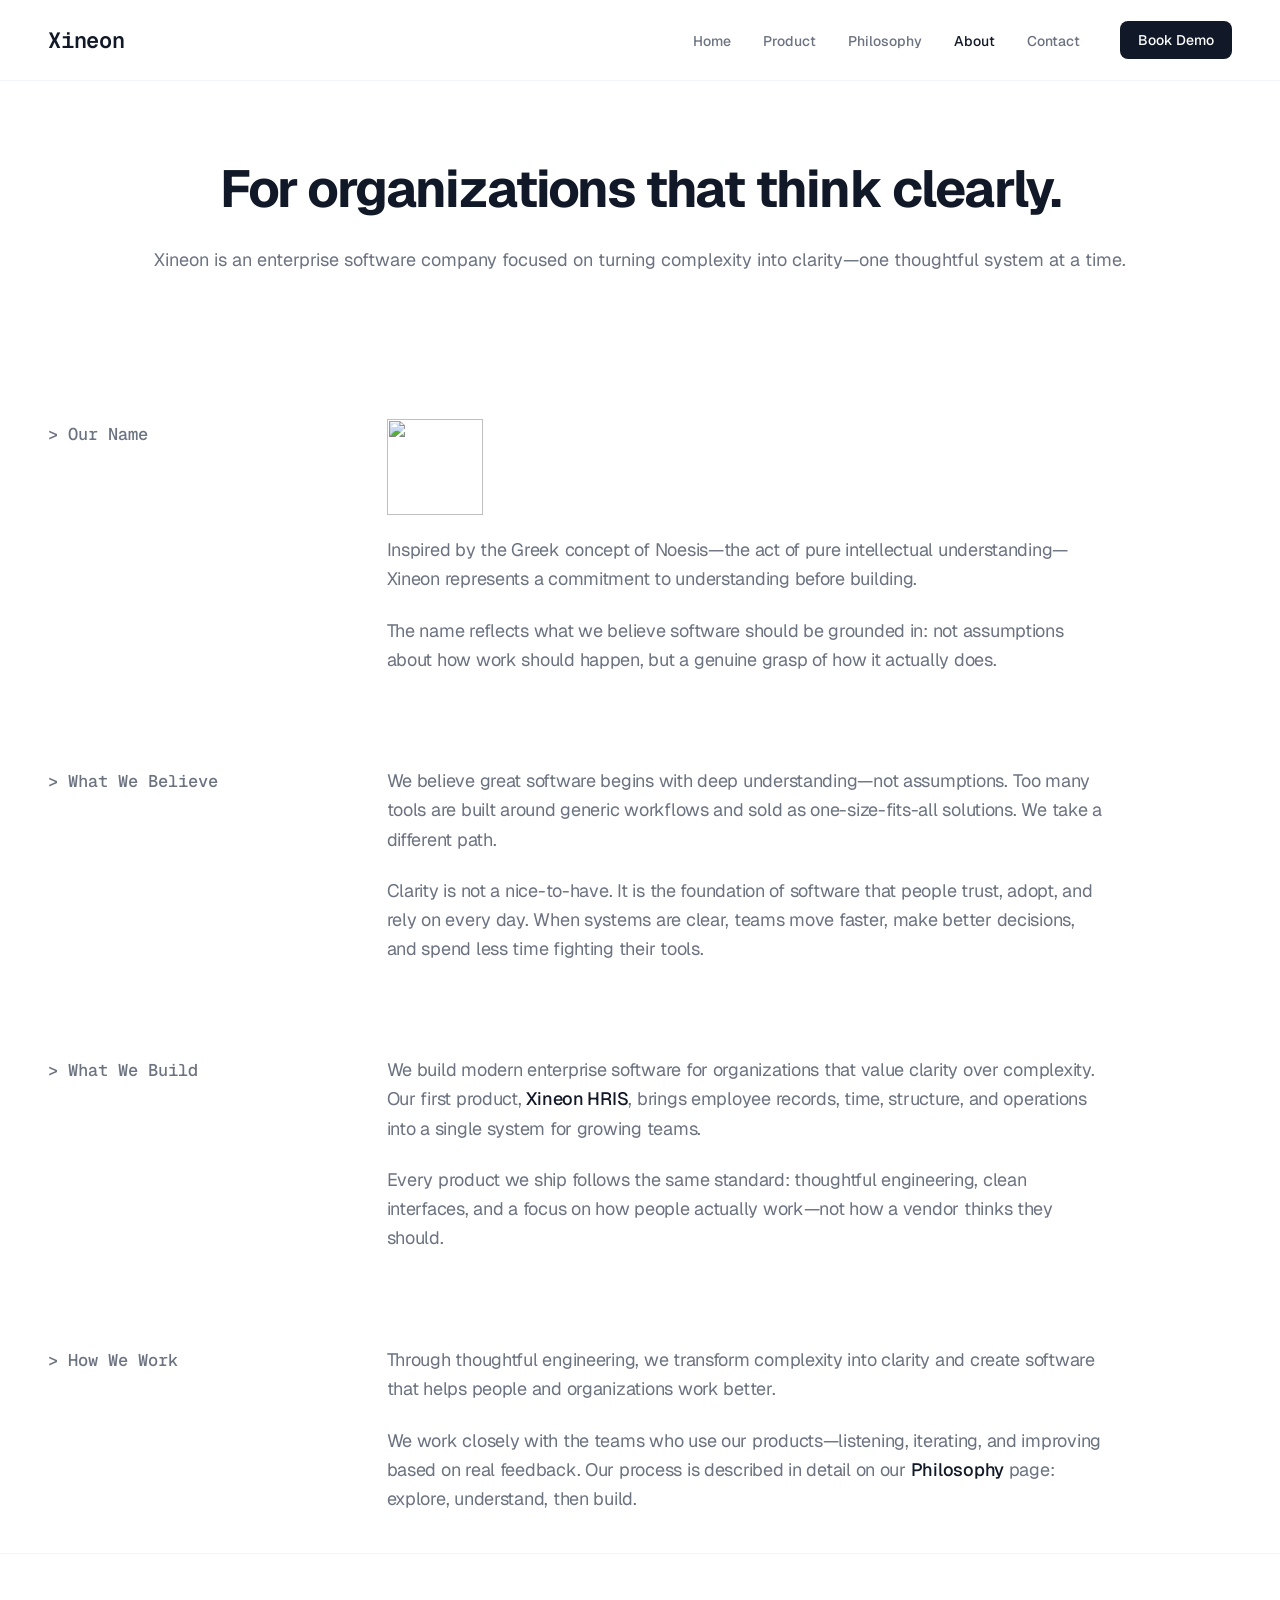
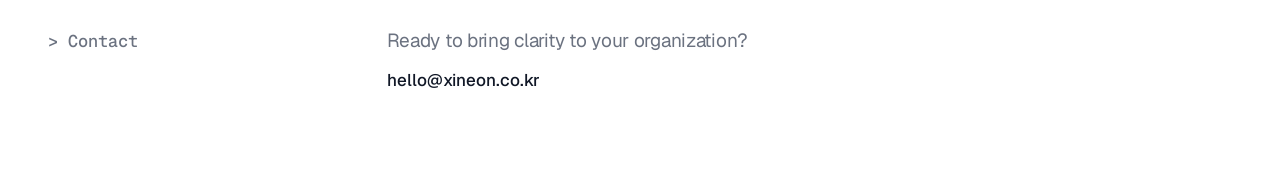
==== about.html @ 6a1caed7 "feat: add site pages, Home nav, and xineon.co.kr branding Add philosophy, about, and contact pages w" ====
<!DOCTYPE html>
<html lang="en">
<head>
    <meta charset="UTF-8">
    <meta name="viewport" content="width=device-width, initial-scale=1.0">

    <title>About Xineon</title>
    <meta name="description" content="Xineon is an enterprise software company for organizations that think clearly—grounded in the Greek concept of Noesis and a commitment to understanding before building.">
    <meta property="og:title" content="About Xineon">
    <meta property="og:description" content="Xineon is an enterprise software company for organizations that think clearly—grounded in the Greek concept of Noesis and a commitment to understanding before building.">
    <meta property="og:type" content="website">
    <meta property="og:url" content="https://xineon.co.kr/about.html">

    <link rel="preconnect" href="https://fonts.googleapis.com">
    <link rel="preconnect" href="https://fonts.gstatic.com" crossorigin>
    <link href="https://fonts.googleapis.com/css2?family=Geist:wght@400;500;600;700&family=Geist+Mono:wght@500;600&display=swap" rel="stylesheet">

    <link rel="stylesheet" href="style.css">

    <script defer src="script.js"></script>
</head>

<body>

    <!-- Navigation -->
    <nav>
        <div class="nav-inner container">
            <a class="logo" href="index.html">Xineon</a>

            <div class="nav-right">
                <ul class="nav-links">
                    <li><a href="index.html">Home</a></li>
                    <li><a href="hris.html">Product</a></li>
                    <li><a href="philosophy.html">Philosophy</a></li>
                    <li><a class="is-active" href="about.html" aria-current="page">About</a></li>
                    <li><a href="contact.html">Contact</a></li>
                </ul>

                <a class="nav-cta" href="contact.html">Book Demo</a>
            </div>
        </div>
    </nav>

    <main>

        <!-- Hero -->
        <section class="hero">

            <div class="container hero-content fade-up">
                <h1>For organizations that think clearly.</h1>

                <p>
                    Xineon is an enterprise software company focused on turning complexity into clarity—one thoughtful system at a time.
                </p>
            </div>

        </section>

        <!-- Our Name -->
        <section class="section about">
            <div class="container page-grid fade-up">
                <h2 class="about-title">Our Name</h2>

                <div class="about-body">
                    <img class="step-visual" src="assets/icons/noesis.svg" alt="" width="96" height="96">
                    <p>
                        Inspired by the Greek concept of Noesis—the act of pure intellectual understanding—Xineon represents a commitment to understanding before building.
                    </p>
                    <p>
                        The name reflects what we believe software should be grounded in: not assumptions about how work should happen, but a genuine grasp of how it actually does.
                    </p>
                </div>
            </div>
        </section>

        <!-- What We Believe -->
        <section class="section about">
            <div class="container page-grid fade-up">
                <h2 class="about-title">What We Believe</h2>

                <div class="about-body">
                    <p>
                        We believe great software begins with deep understanding—not assumptions. Too many tools are built around generic workflows and sold as one-size-fits-all solutions. We take a different path.
                    </p>
                    <p>
                        Clarity is not a nice-to-have. It is the foundation of software that people trust, adopt, and rely on every day. When systems are clear, teams move faster, make better decisions, and spend less time fighting their tools.
                    </p>
                </div>
            </div>
        </section>

        <!-- What We Build -->
        <section class="section about">
            <div class="container page-grid fade-up">
                <h2 class="about-title">What We Build</h2>

                <div class="about-body">
                    <p>
                        We build modern enterprise software for organizations that value clarity over complexity. Our first product, <a class="text-link" href="hris.html">Xineon HRIS</a>, brings employee records, time, structure, and operations into a single system for growing teams.
                    </p>
                    <p>
                        Every product we ship follows the same standard: thoughtful engineering, clean interfaces, and a focus on how people actually work—not how a vendor thinks they should.
                    </p>
                </div>
            </div>
        </section>

        <!-- How We Work -->
        <section class="section about">
            <div class="container page-grid fade-up">
                <h2 class="about-title">How We Work</h2>

                <div class="about-body">
                    <p>
                        Through thoughtful engineering, we transform complexity into clarity and create software that helps people and organizations work better.
                    </p>
                    <p>
                        We work closely with the teams who use our products—listening, iterating, and improving based on real feedback. Our process is described in detail on our <a class="text-link" href="philosophy.html">Philosophy</a> page: explore, understand, then build.
                    </p>
                </div>
            </div>
        </section>

    </main>

    <!-- Contact -->
    <footer class="site-footer" id="contact">
        <div class="container page-grid">
            <p class="footer-label">Contact</p>

            <div class="footer-body">
                <p>Ready to bring clarity to your organization?</p>
                <a href="mailto:hello@xineon.co.kr">hello@xineon.co.kr</a>
            </div>
        </div>
    </footer>

</body>
</html>
---- style.css ----
:root {
    --color-white: #ffffff;
    --color-gray-900: #111827;
    --color-gray-700: #374151;
    --color-gray-500: #6b7280;
    --color-gray-400: #9ca3af;
    --color-gray-300: #d1d5db;
    --color-gray-200: #e5e7eb;
    --color-gray-100: #f3f4f6;
    --color-gray-50: #f9fafb;
    --color-accent: #2563eb;
    --color-gray-900-rgb: 17, 24, 39;
    --color-nav-bg: rgba(255, 255, 255, 0.85);
    --color-nav-border: rgba(241, 245, 249, 0.9);

    --container-padding-x: 48px;
    --label-col-width: 200px;
    --page-grid-gap: 40px;
    --page-grid-label-offset: 240px;
    --body-rail-shift: 40px;
    --btn-group-width: 331px;
    --body-text-max: 720px;
}

* {
    margin: 0;
    padding: 0;
    box-sizing: border-box;
}

html {
    scroll-behavior: smooth;
}

body {
    font-family: "Geist", sans-serif;
    background: var(--color-white);
    color: var(--color-gray-900);
    -webkit-font-smoothing: antialiased;
}

/* ---------- Layout ---------- */

.container {
    width: 100%;
    max-width: 1280px;
    margin: 0 auto;
    padding: 0 var(--container-padding-x);

    container-type: inline-size;
    --content-inner-width: calc(100cqw - var(--container-padding-x) * 2);
    --content-rail-start: calc((var(--content-inner-width) - var(--btn-group-width)) / 2);
}

.page-grid {
    display: grid;
    grid-template-columns: var(--label-col-width) 1fr;
    gap: var(--page-grid-gap);
    align-items: start;
    text-align: left;
}

.section {
    padding: 72px 0;
}

.section.about {
    padding-top: 52px;
    padding-bottom: 40px;
}

.section.philosophy {
    padding-top: 40px;
    padding-bottom: 72px;
}

section[id],
footer[id] {
    scroll-margin-top: 96px;
}

/* ---------- Animation ---------- */

.fade-up {
    opacity: 0;
    transform: translateY(16px);
    transition: opacity 0.8s ease, transform 0.8s ease;
}

.fade-up.is-visible {
    opacity: 1;
    transform: translateY(0);
}

/* ---------- Navigation ---------- */

nav {
    position: sticky;
    top: 0;
    z-index: 100;

    width: 100%;

    background: var(--color-nav-bg);
    backdrop-filter: blur(12px);
    -webkit-backdrop-filter: blur(12px);

    border-bottom: 1px solid var(--color-nav-border);
}

.nav-inner {
    height: 80px;

    display: flex;
    justify-content: space-between;
    align-items: center;
}

.logo {
    font-family: "Geist Mono", monospace;
    font-size: 22px;
    font-weight: 600;
    letter-spacing: -0.01em;
    text-decoration: none;
    color: var(--color-gray-900);
}

.nav-right {
    display: flex;
    align-items: center;
    gap: 40px;
}

.nav-links {
    display: flex;
    gap: 32px;

    list-style: none;
}

.nav-links a {
    text-decoration: none;
    color: var(--color-gray-500);
    font-size: 14px;
    font-weight: 500;

    transition: color 0.2s;
}

.nav-links a:hover {
    color: var(--color-accent);
}

.nav-links a.is-active,
.nav-links a.is-active:hover {
    color: var(--color-gray-900);
}

.nav-cta {
    display: inline-flex;
    align-items: center;
    justify-content: center;

    background: var(--color-gray-900);
    color: var(--color-white);
    text-decoration: none;

    border: none;

    padding: 10px 18px;

    border-radius: 8px;

    cursor: pointer;

    font-family: inherit;
    font-size: 14px;
    font-weight: 500;

    transition: background 0.2s;
}

.nav-cta:hover {
    background: var(--color-gray-700);
}

/* ---------- Hero ---------- */

.hero {
    min-height: auto;

    display: flex;
    flex-direction: column;

    justify-content: flex-start;
    align-items: center;

    padding: 80px 0 48px;
}

.hero-content {
    text-align: center;
}

.hero h1 {
    font-size: 52px;
    font-weight: 700;
    line-height: 1.08;
    letter-spacing: -0.035em;

    margin-bottom: 28px;
}

.hero p {
    font-size: 18px;
    font-weight: 400;
    line-height: 1.65;
    color: var(--color-gray-500);

    max-width: 460px;
    margin: 0 auto 44px;
}

@media (min-width: 901px) {
    .hero h1 br {
        display: none;
    }

    .hero p br {
        display: none;
    }

    .hero p {
        max-width: none;
    }

    .hero-buttons {
        width: var(--btn-group-width);
        margin-left: var(--content-rail-start);
        margin-right: auto;
        justify-content: flex-start;
    }

    .about-body,
    .who-body,
    .philosophy-steps,
    .footer-body {
        max-width: var(--body-text-max);
        margin-left: max(0px, calc(var(--content-rail-start) - var(--page-grid-label-offset) - var(--body-rail-shift)));
        margin-right: 0;
    }
}

.hero-buttons {
    display: flex;
    justify-content: center;
    gap: 14px;
}

.hero-trust {
    margin-top: 48px;
}

.hero-trust-label {
    font-size: 13px;
    font-weight: 500;
    color: var(--color-gray-500);
    letter-spacing: 0.01em;

    margin-bottom: 20px;
}

.trust-logos {
    display: flex;
    justify-content: center;
    align-items: center;
    flex-wrap: wrap;
    gap: 32px;

    list-style: none;
}

.trust-logos li {
    font-size: 14px;
    font-weight: 500;
    letter-spacing: -0.01em;
    color: var(--color-gray-500);
}

.btn-primary,
.btn-secondary {
    display: inline-flex;
    align-items: center;
    justify-content: center;

    padding: 14px 24px;

    border-radius: 8px;

    cursor: pointer;

    font-family: inherit;
    font-size: 15px;
    font-weight: 500;
    text-decoration: none;

    transition:
        background 0.25s ease,
        transform 0.25s ease,
        box-shadow 0.25s ease,
        border-color 0.25s ease;
}

.btn-primary {
    background: var(--color-gray-900);
    color: var(--color-white);
    border: none;
}

.btn-primary:hover {
    background: var(--color-gray-700);
    transform: translateY(-1px);
    box-shadow: 0 4px 14px rgba(var(--color-gray-900-rgb), 0.12);
}

.btn-primary:active {
    transform: translateY(0);
    box-shadow: none;
}

.btn-secondary {
    background: var(--color-white);
    color: var(--color-gray-900);
    border: 1px solid var(--color-gray-200);
}

.btn-secondary:hover {
    background: var(--color-gray-50);
    border-color: var(--color-gray-300);
    transform: translateY(-1px);
    box-shadow: 0 4px 14px rgba(0, 0, 0, 0.05);
}

.btn-secondary:active {
    transform: translateY(0);
    box-shadow: none;
}

/* ---------- Mono labels ---------- */

.mono-label,
.about-title,
.who-title,
.philosophy-title,
.philosophy-step h3,
.footer-label {
    font-family: "Geist Mono", monospace;
    font-size: 17px;
    font-weight: 500;
    line-height: 1.7;
    letter-spacing: 0;
    color: var(--color-gray-500);
}

.mono-label::before,
.about-title::before,
.who-title::before,
.philosophy-title::before,
.philosophy-step h3::before,
.footer-label::before {
    content: "> ";
}

/* ---------- About ---------- */

.about-title,
.who-title {
    padding-top: 1px;
}

.about-body p,
.who-body p {
    font-size: 18px;
    line-height: 1.625;
    letter-spacing: -0.015em;
    color: var(--color-gray-500);
}

.about-body p + p {
    margin-top: 22px;
}

/* ---------- Philosophy ---------- */

.philosophy-title {
    padding-top: 1px;
}

.philosophy-step {
    padding: 28px 0;
}

.philosophy-step:first-child {
    padding-top: 1px;
}

.philosophy-step h3 {
    margin-bottom: 6px;
}

.philosophy-step p {
    font-size: 17px;
    line-height: 1.625;
    letter-spacing: -0.01em;
    color: var(--color-gray-500);
}

.philosophy-step p + p {
    margin-top: 14px;
}

.step-visual {
    display: block;
    width: 96px;
    height: 96px;
    margin-bottom: 20px;
}

.text-link {
    font-weight: 500;
    color: var(--color-gray-900);
    text-decoration: none;
    transition: color 0.2s;
}

.text-link:hover {
    color: var(--color-accent);
}

.text-link--prominent {
    font-size: 19px;
}

.philosophy-divider {
    display: flex;
    align-items: center;
    padding: 2px 0;

    border-top: 1px solid var(--color-gray-100);
}

.philosophy-divider span {
    font-size: 13px;
    color: var(--color-gray-400);
    line-height: 1;

    padding-top: 14px;
}

/* ---------- Footer ---------- */

.site-footer {
    padding: 72px 0 96px;

    border-top: 1px solid var(--color-gray-100);
}

.footer-label {
    padding-top: 1px;
}

.footer-body p {
    font-size: 19px;
    line-height: 1.625;
    letter-spacing: -0.015em;
    color: var(--color-gray-500);

    margin-bottom: 12px;
}

.footer-body a {
    font-size: 17px;
    font-weight: 500;
    color: var(--color-gray-900);
    text-decoration: none;

    transition: color 0.2s;
}

.footer-body a:hover {
    color: var(--color-accent);
}

@media (max-width: 768px) {
    .container {
        padding: 0 32px;
        --container-padding-x: 32px;
    }

    .page-grid {
        display: flex;
        flex-direction: column;
        gap: 20px;
    }

    .about-body,
    .who-body,
    .philosophy-steps,
    .footer-body {
        max-width: none;
        margin: 0;
    }

    .section {
        padding: 64px 0;
    }

    .section.about {
        padding-top: 44px;
        padding-bottom: 32px;
    }

    .section.philosophy {
        padding-top: 32px;
        padding-bottom: 64px;
    }

    .hero {
        min-height: auto;
        padding: 64px 0 40px;
    }

    .hero h1 {
        font-size: 44px;
    }

    .hero p {
        font-size: 17px;
    }

    .hero-trust {
        margin-top: 40px;
    }

    .trust-logos {
        gap: 24px;
    }

    .trust-logos li {
        font-size: 13px;
    }

    .about-body p,
    .who-body p {
        font-size: 17px;
        line-height: 1.625;
    }

    .philosophy-step {
        padding: 24px 0;
    }

    .philosophy-step p {
        font-size: 16px;
    }

    .site-footer {
        padding: 64px 0 80px;
    }

    .footer-body p {
        font-size: 17px;
    }
}

@media (max-width: 900px) and (min-width: 769px) {
    .page-grid {
        display: flex;
        flex-direction: column;
        gap: 24px;
    }

    .about-body,
    .who-body,
    .philosophy-steps,
    .footer-body {
        max-width: none;
        margin: 0;
    }
}
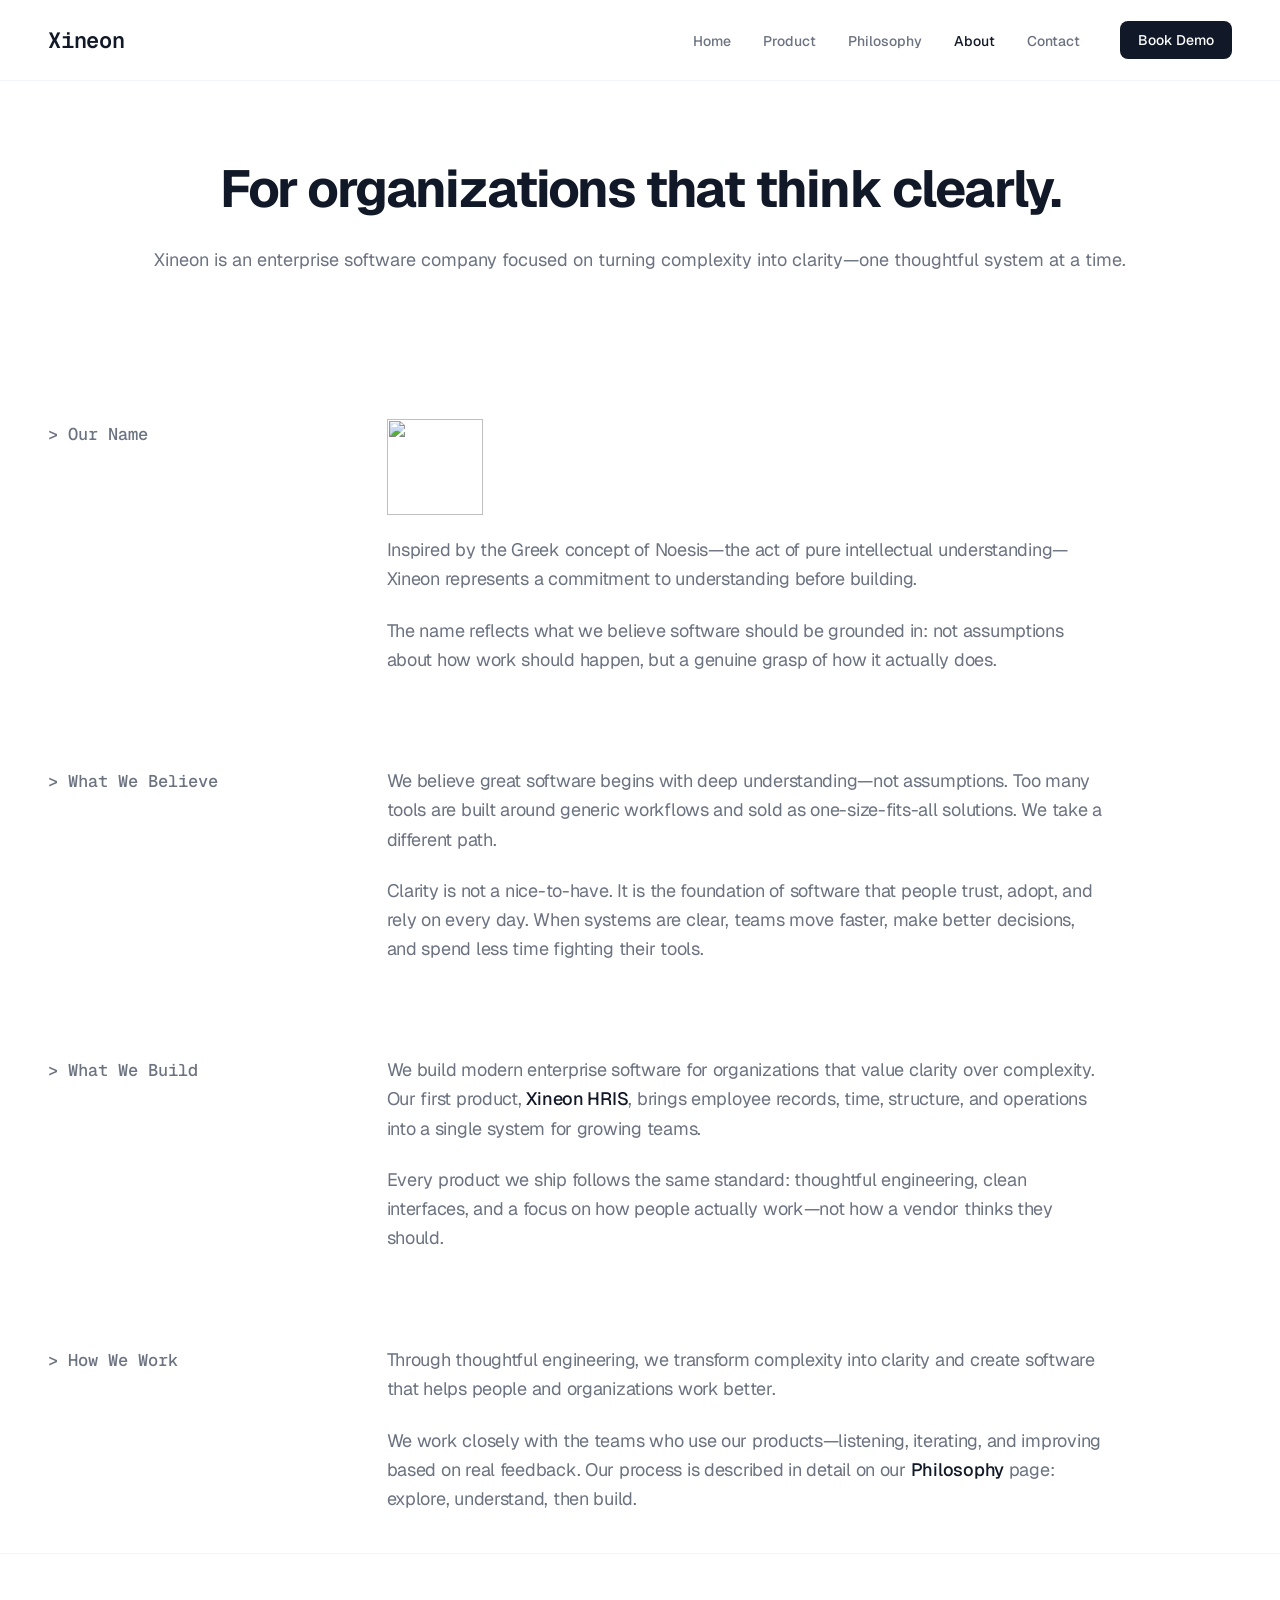
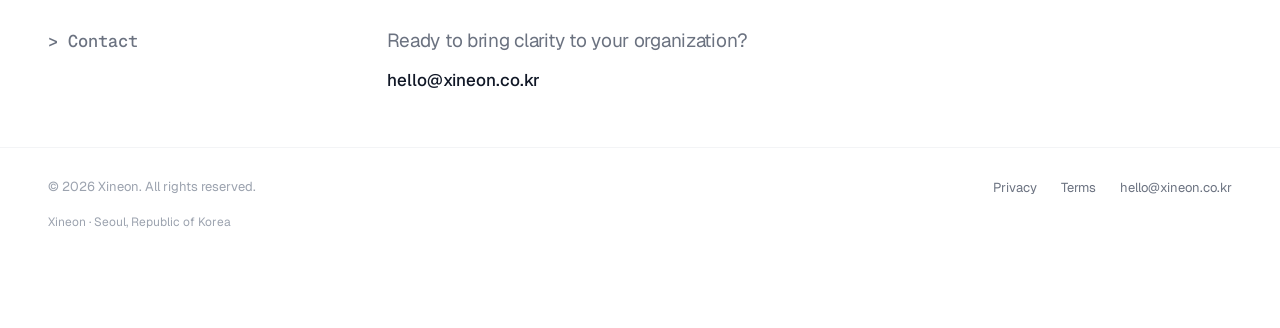
==== commit 92689c63: "feat: add legal footer, privacy and terms pages Add a footer legal bar with auto-updating copyright " ====
--- a/about.html
+++ b/about.html
@@ -133,6 +133,24 @@
                 <a href="mailto:hello@xineon.co.kr">hello@xineon.co.kr</a>
             </div>
         </div>
+
+        <div class="container footer-legal">
+            <div class="footer-legal-bar">
+                <p class="footer-copyright">&copy; <span data-current-year>2026</span> Xineon. All rights reserved.</p>
+
+                <ul class="footer-legal-links">
+                    <li><a href="privacy.html">Privacy</a></li>
+                    <li><a href="terms.html">Terms</a></li>
+                    <li><a href="mailto:hello@xineon.co.kr">hello@xineon.co.kr</a></li>
+                </ul>
+            </div>
+
+            <!--
+                Company registration details go here once finalized:
+                상호(Company) · 대표(CEO) · 사업자등록번호(Business Reg. No.) · 주소(Address) · 통신판매업신고번호(if applicable)
+            -->
+            <p class="footer-company">Xineon &middot; Seoul, Republic of Korea</p>
+        </div>
     </footer>
 
 </body>
--- a/style.css
+++ b/style.css
@@ -491,6 +491,93 @@
     color: var(--color-accent);
 }
 
+.footer-legal {
+    margin-top: 56px;
+    padding-top: 28px;
+
+    border-top: 1px solid var(--color-gray-100);
+}
+
+.footer-legal-bar {
+    display: flex;
+    justify-content: space-between;
+    align-items: center;
+    gap: 20px;
+    flex-wrap: wrap;
+}
+
+.footer-copyright {
+    font-size: 13px;
+    color: var(--color-gray-400);
+}
+
+.footer-legal-links {
+    display: flex;
+    gap: 24px;
+
+    list-style: none;
+}
+
+.footer-legal-links a {
+    font-size: 13px;
+    color: var(--color-gray-500);
+    text-decoration: none;
+
+    transition: color 0.2s;
+}
+
+.footer-legal-links a:hover {
+    color: var(--color-accent);
+}
+
+.footer-company {
+    margin-top: 16px;
+
+    font-size: 12px;
+    line-height: 1.6;
+    color: var(--color-gray-400);
+}
+
+/* ---------- Legal pages ---------- */
+
+.hero-content .legal-meta {
+    font-size: 14px;
+    color: var(--color-gray-400);
+
+    max-width: none;
+    margin: -24px auto 0;
+}
+
+.legal-lang-divider {
+    padding-top: 8px;
+}
+
+.legal-lang-divider hr {
+    border: none;
+    border-top: 1px solid var(--color-gray-100);
+}
+
+.about-body .legal-note {
+    font-size: 14px;
+    color: var(--color-gray-400);
+}
+
+.about-body ul {
+    margin: 10px 0 0;
+    padding-left: 18px;
+}
+
+.about-body li {
+    font-size: 18px;
+    line-height: 1.625;
+    letter-spacing: -0.015em;
+    color: var(--color-gray-500);
+}
+
+.about-body li + li {
+    margin-top: 6px;
+}
+
 @media (max-width: 768px) {
     .container {
         padding: 0 32px;
@@ -571,6 +658,16 @@
     .footer-body p {
         font-size: 17px;
     }
+
+    .footer-legal-bar {
+        flex-direction: column;
+        align-items: flex-start;
+        gap: 14px;
+    }
+
+    .footer-legal-links {
+        gap: 20px;
+    }
 }
 
 @media (max-width: 900px) and (min-width: 769px) {
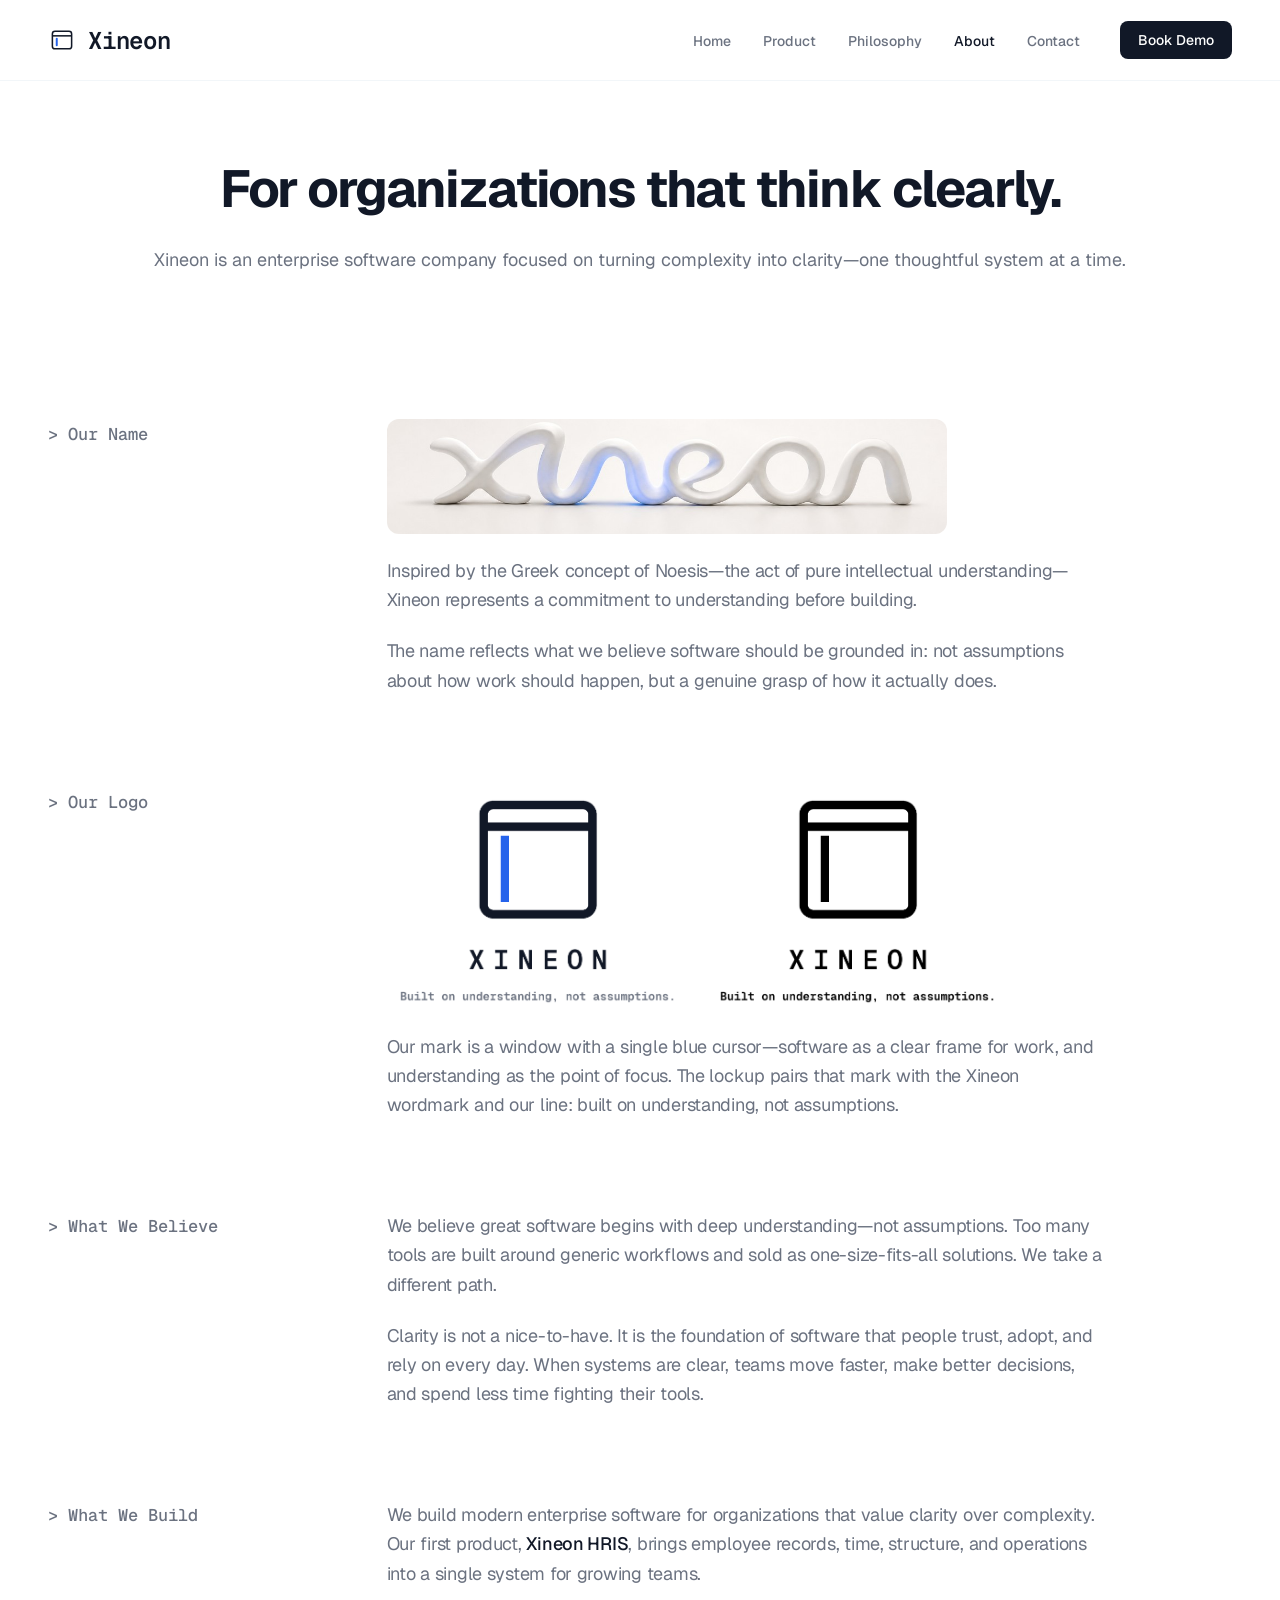
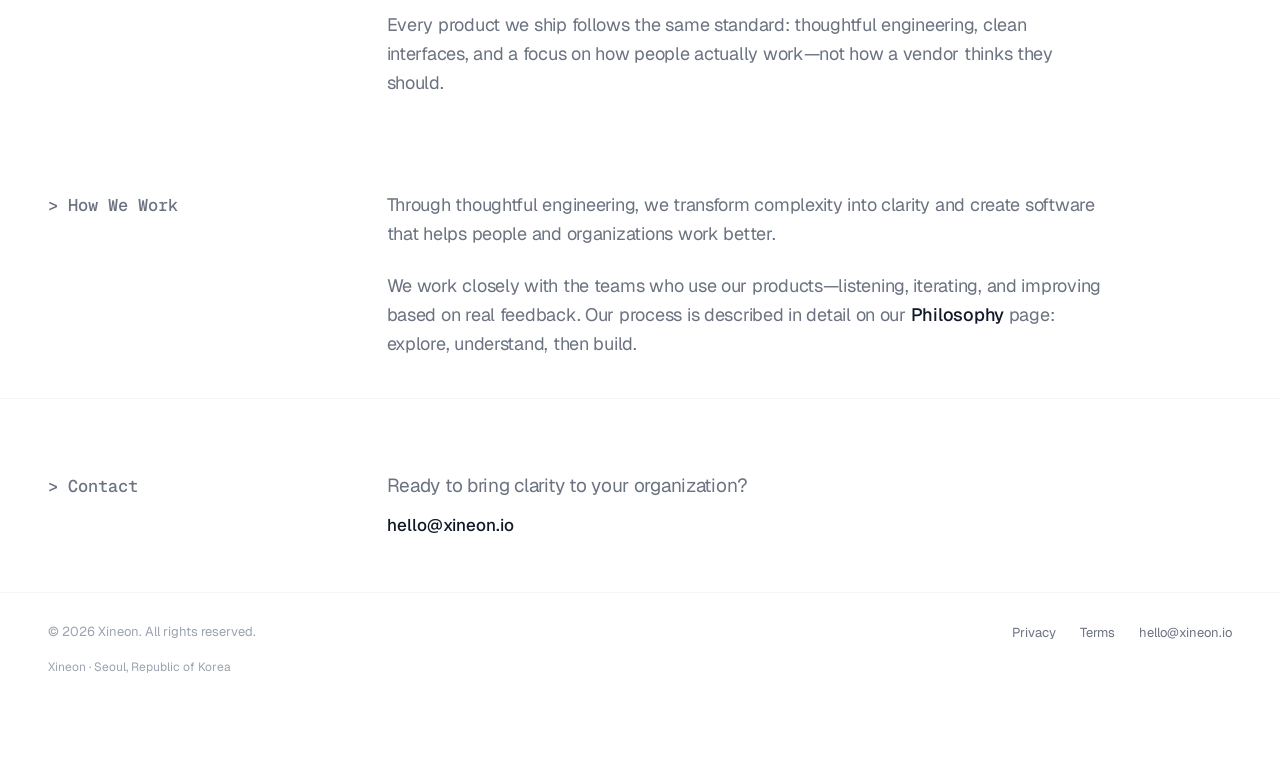
==== commit 7251b392: "feat: adopt xineon.io branding with nav mark and About logo sections Point the site to xineon.io, sh" ====
--- a/about.html
+++ b/about.html
@@ -9,12 +9,15 @@
     <meta property="og:title" content="About Xineon">
     <meta property="og:description" content="Xineon is an enterprise software company for organizations that think clearly—grounded in the Greek concept of Noesis and a commitment to understanding before building.">
     <meta property="og:type" content="website">
-    <meta property="og:url" content="https://xineon.co.kr/about.html">
+    <meta property="og:url" content="https://xineon.io/about.html">
 
     <link rel="preconnect" href="https://fonts.googleapis.com">
     <link rel="preconnect" href="https://fonts.gstatic.com" crossorigin>
     <link href="https://fonts.googleapis.com/css2?family=Geist:wght@400;500;600;700&family=Geist+Mono:wght@500;600&display=swap" rel="stylesheet">
 
+    <link rel="icon" href="assets/favicon.svg" type="image/svg+xml">
+    <link rel="icon" href="assets/favicon.ico" sizes="any">
+    <link rel="apple-touch-icon" href="assets/apple-touch-icon.png">
     <link rel="stylesheet" href="style.css">
 
     <script defer src="script.js"></script>
@@ -25,7 +28,10 @@
     <!-- Navigation -->
     <nav>
         <div class="nav-inner container">
-            <a class="logo" href="index.html">Xineon</a>
+            <a class="logo" href="index.html">
+                <img class="logo-mark" src="assets/images/logo-icon.svg" alt="" width="28" height="28" decoding="async">
+                <span>Xineon</span>
+            </a>
 
             <div class="nav-right">
                 <ul class="nav-links">
@@ -62,12 +68,52 @@
                 <h2 class="about-title">Our Name</h2>
 
                 <div class="about-body">
-                    <img class="step-visual" src="assets/icons/noesis.svg" alt="" width="96" height="96">
+                    <img
+                        class="brand-visual brand-visual--name"
+                        src="assets/images/our-name-xineon.png"
+                        alt="Xineon — white letterforms with a soft blue glow"
+                        width="1024"
+                        height="210"
+                        decoding="async"
+                    >
+
                     <p>
                         Inspired by the Greek concept of Noesis—the act of pure intellectual understanding—Xineon represents a commitment to understanding before building.
                     </p>
                     <p>
                         The name reflects what we believe software should be grounded in: not assumptions about how work should happen, but a genuine grasp of how it actually does.
+                    </p>
+                </div>
+            </div>
+        </section>
+
+        <!-- Our Logo -->
+        <section class="section about">
+            <div class="container page-grid fade-up">
+                <h2 class="about-title">Our Logo</h2>
+
+                <div class="about-body">
+                    <div class="brand-lockups">
+                        <img
+                            class="brand-visual brand-visual--lockup"
+                            src="assets/images/logo-lockup-on-white-tight.png"
+                            alt="Xineon lockup in full color"
+                            width="1306"
+                            height="995"
+                            decoding="async"
+                        >
+                        <img
+                            class="brand-visual brand-visual--lockup"
+                            src="assets/images/logo-lockup-black-on-white.png"
+                            alt="Xineon lockup in black"
+                            width="1306"
+                            height="995"
+                            decoding="async"
+                        >
+                    </div>
+
+                    <p>
+                        Our mark is a window with a single blue cursor—software as a clear frame for work, and understanding as the point of focus. The lockup pairs that mark with the Xineon wordmark and our line: built on understanding, not assumptions.
                     </p>
                 </div>
             </div>
@@ -130,7 +176,7 @@
 
             <div class="footer-body">
                 <p>Ready to bring clarity to your organization?</p>
-                <a href="mailto:hello@xineon.co.kr">hello@xineon.co.kr</a>
+                <a href="mailto:hello@xineon.io">hello@xineon.io</a>
             </div>
         </div>
 
@@ -141,7 +187,7 @@
                 <ul class="footer-legal-links">
                     <li><a href="privacy.html">Privacy</a></li>
                     <li><a href="terms.html">Terms</a></li>
-                    <li><a href="mailto:hello@xineon.co.kr">hello@xineon.co.kr</a></li>
+                    <li><a href="mailto:hello@xineon.io">hello@xineon.io</a></li>
                 </ul>
             </div>
 
--- a/style.css
+++ b/style.css
@@ -117,12 +117,23 @@
 }
 
 .logo {
+    display: inline-flex;
+    align-items: center;
+    gap: 12px;
+
     font-family: "Geist Mono", monospace;
-    font-size: 22px;
+    font-size: 24px;
     font-weight: 600;
     letter-spacing: -0.01em;
     text-decoration: none;
     color: var(--color-gray-900);
+}
+
+.logo-mark {
+    display: block;
+    width: 28px;
+    height: 28px;
+    flex-shrink: 0;
 }
 
 .nav-right {
@@ -187,6 +198,9 @@
 /* ---------- Hero ---------- */
 
 .hero {
+    position: relative;
+    overflow: hidden;
+
     min-height: auto;
 
     display: flex;
@@ -198,7 +212,31 @@
     padding: 80px 0 48px;
 }
 
+.hero--product {
+    padding-bottom: 24px;
+}
+
+.hero--product .hero-content h1 {
+    margin-bottom: 0;
+}
+
+.hero-atmosphere {
+    position: absolute;
+    inset: 0;
+    z-index: 0;
+    pointer-events: none;
+
+    background:
+        radial-gradient(ellipse 80% 55% at 50% -10%, rgba(37, 99, 235, 0.07), transparent 55%),
+        radial-gradient(ellipse 60% 40% at 90% 30%, rgba(148, 163, 184, 0.12), transparent 50%),
+        radial-gradient(ellipse 50% 35% at 10% 40%, rgba(226, 232, 240, 0.55), transparent 45%),
+        linear-gradient(180deg, #f8fafc 0%, #ffffff 42%, #ffffff 100%);
+}
+
 .hero-content {
+    position: relative;
+    z-index: 1;
+
     text-align: center;
 }
 
@@ -211,7 +249,7 @@
     margin-bottom: 28px;
 }
 
-.hero p {
+.hero-content > p {
     font-size: 18px;
     font-weight: 400;
     line-height: 1.65;
@@ -221,16 +259,218 @@
     margin: 0 auto 44px;
 }
 
+.hero-visual,
+.product-visual {
+    position: relative;
+    z-index: 1;
+
+    width: 100%;
+    max-width: 1080px;
+    margin: 24px auto 48px;
+    padding: 0 var(--container-padding-x);
+}
+
+.hero-mockup-img {
+    display: block;
+    width: 100%;
+    height: auto;
+    border-radius: 12px;
+    border: 1px solid var(--color-gray-200);
+    box-shadow: 0 16px 48px rgba(var(--color-gray-900-rgb), 0.08);
+}
+
+/* CSS product UI mockup */
+.ui-mock {
+    border-radius: 12px;
+    border: 1px solid var(--color-gray-200);
+    background: var(--color-white);
+    box-shadow: 0 16px 48px rgba(var(--color-gray-900-rgb), 0.08);
+    overflow: hidden;
+    text-align: left;
+}
+
+.ui-mock-chrome {
+    display: flex;
+    align-items: center;
+    gap: 6px;
+    padding: 12px 16px;
+    background: var(--color-gray-50);
+    border-bottom: 1px solid var(--color-gray-100);
+}
+
+.ui-mock-dot {
+    width: 8px;
+    height: 8px;
+    border-radius: 50%;
+    background: var(--color-gray-300);
+}
+
+.ui-mock-dot:nth-child(1) { background: #fca5a5; }
+.ui-mock-dot:nth-child(2) { background: #fcd34d; }
+.ui-mock-dot:nth-child(3) { background: #86efac; }
+
+.ui-mock-title {
+    margin-left: 10px;
+    font-family: "Geist Mono", monospace;
+    font-size: 11px;
+    font-weight: 500;
+    color: var(--color-gray-400);
+    letter-spacing: 0.02em;
+}
+
+.ui-mock-body {
+    display: grid;
+    grid-template-columns: 56px 1fr 200px;
+    min-height: 280px;
+}
+
+.ui-mock-sidebar {
+    display: flex;
+    flex-direction: column;
+    gap: 10px;
+    padding: 18px 14px;
+    border-right: 1px solid var(--color-gray-100);
+    background: var(--color-gray-50);
+}
+
+.ui-mock-nav {
+    display: block;
+    height: 8px;
+    border-radius: 4px;
+    background: var(--color-gray-200);
+}
+
+.ui-mock-nav.is-active {
+    background: var(--color-accent);
+    opacity: 0.85;
+}
+
+.ui-mock-main {
+    padding: 18px 20px 24px;
+}
+
+.ui-mock-toolbar {
+    display: flex;
+    justify-content: space-between;
+    align-items: center;
+    margin-bottom: 18px;
+}
+
+.ui-mock-heading {
+    display: block;
+    width: 120px;
+    height: 12px;
+    border-radius: 4px;
+    background: var(--color-gray-900);
+    opacity: 0.75;
+}
+
+.ui-mock-pill {
+    display: block;
+    width: 72px;
+    height: 22px;
+    border-radius: 6px;
+    background: var(--color-gray-900);
+}
+
+.ui-mock-table {
+    display: flex;
+    flex-direction: column;
+    gap: 12px;
+}
+
+.ui-mock-row {
+    display: grid;
+    grid-template-columns: 28px 1fr 0.7fr 56px;
+    align-items: center;
+    gap: 12px;
+    padding: 10px 0;
+    border-bottom: 1px solid var(--color-gray-100);
+}
+
+.ui-mock-row:last-child {
+    border-bottom: none;
+}
+
+.ui-mock-avatar {
+    width: 28px;
+    height: 28px;
+    border-radius: 50%;
+    background: linear-gradient(135deg, #cbd5e1, #94a3b8);
+}
+
+.ui-mock-row:nth-child(2) .ui-mock-avatar {
+    background: linear-gradient(135deg, #93c5fd, #60a5fa);
+}
+
+.ui-mock-row:nth-child(3) .ui-mock-avatar {
+    background: linear-gradient(135deg, #7dd3fc, #38bdf8);
+}
+
+.ui-mock-row:nth-child(4) .ui-mock-avatar {
+    background: linear-gradient(135deg, #99f6e4, #5eead4);
+}
+
+.ui-mock-line {
+    display: block;
+    height: 8px;
+    border-radius: 4px;
+    background: var(--color-gray-200);
+}
+
+.ui-mock-line--lg { width: 78%; }
+.ui-mock-line--md { width: 64%; }
+.ui-mock-line--sm { width: 55%; }
+.ui-mock-line--half { width: 48%; }
+.ui-mock-line--full { width: 100%; }
+
+.ui-mock-badge {
+    display: block;
+    height: 18px;
+    border-radius: 999px;
+    background: rgba(37, 99, 235, 0.12);
+}
+
+.ui-mock-badge--muted {
+    background: var(--color-gray-100);
+}
+
+.ui-mock-panel {
+    display: flex;
+    flex-direction: column;
+    align-items: flex-start;
+    gap: 10px;
+    padding: 22px 18px;
+    border-left: 1px solid var(--color-gray-100);
+    background: linear-gradient(180deg, #ffffff 0%, #f8fafc 100%);
+}
+
+.ui-mock-panel-avatar {
+    width: 44px;
+    height: 44px;
+    border-radius: 50%;
+    margin-bottom: 4px;
+    background: linear-gradient(135deg, #60a5fa, #2563eb);
+}
+
+.ui-mock-divider {
+    display: block;
+    width: 100%;
+    height: 1px;
+    margin: 6px 0;
+    background: var(--color-gray-100);
+}
+
 @media (min-width: 901px) {
     .hero h1 br {
         display: none;
     }
 
-    .hero p br {
+    .hero-content > p br {
         display: none;
     }
 
-    .hero p {
+    .hero-content > p {
         max-width: none;
     }
 
@@ -249,12 +489,24 @@
         margin-left: max(0px, calc(var(--content-rail-start) - var(--page-grid-label-offset) - var(--body-rail-shift)));
         margin-right: 0;
     }
+
+    .ui-mock-body {
+        grid-template-columns: 64px 1fr 220px;
+        min-height: 320px;
+    }
 }
 
 .hero-buttons {
     display: flex;
     justify-content: center;
     gap: 14px;
+}
+
+/* Product snapshot (legacy spacing helper if reused) */
+.product-snapshot {
+    padding-top: 64px;
+    padding-bottom: 32px;
+    border-top: 1px solid var(--color-gray-100);
 }
 
 .hero-trust {
@@ -390,6 +642,33 @@
     margin-top: 22px;
 }
 
+.brand-visual {
+    display: block;
+    width: 100%;
+    max-width: 480px;
+    height: auto;
+    margin-bottom: 28px;
+    border-radius: 12px;
+}
+
+.brand-visual--name {
+    max-width: 560px;
+    margin-bottom: 22px;
+}
+
+.brand-lockups {
+    display: flex;
+    flex-wrap: wrap;
+    align-items: flex-start;
+    gap: 20px;
+    margin-bottom: 16px;
+}
+
+.brand-visual--lockup {
+    max-width: 300px;
+    margin-bottom: 0;
+}
+
 /* ---------- Philosophy ---------- */
 
 .philosophy-title {
@@ -617,12 +896,46 @@
         padding: 64px 0 40px;
     }
 
+    .hero--product {
+        padding-bottom: 16px;
+    }
+
     .hero h1 {
         font-size: 44px;
     }
 
-    .hero p {
+    .hero-content > p {
         font-size: 17px;
+    }
+
+    .hero-visual,
+    .product-visual {
+        margin-top: 16px;
+        margin-bottom: 40px;
+        padding: 0 16px;
+    }
+
+    .ui-mock-body {
+        grid-template-columns: 44px 1fr;
+        min-height: 220px;
+    }
+
+    .ui-mock-panel {
+        display: none;
+    }
+
+    .ui-mock-row {
+        grid-template-columns: 24px 1fr 48px;
+        gap: 8px;
+    }
+
+    .ui-mock-row .ui-mock-line--sm {
+        display: none;
+    }
+
+    .product-snapshot {
+        padding-top: 48px;
+        padding-bottom: 24px;
     }
 
     .hero-trust {
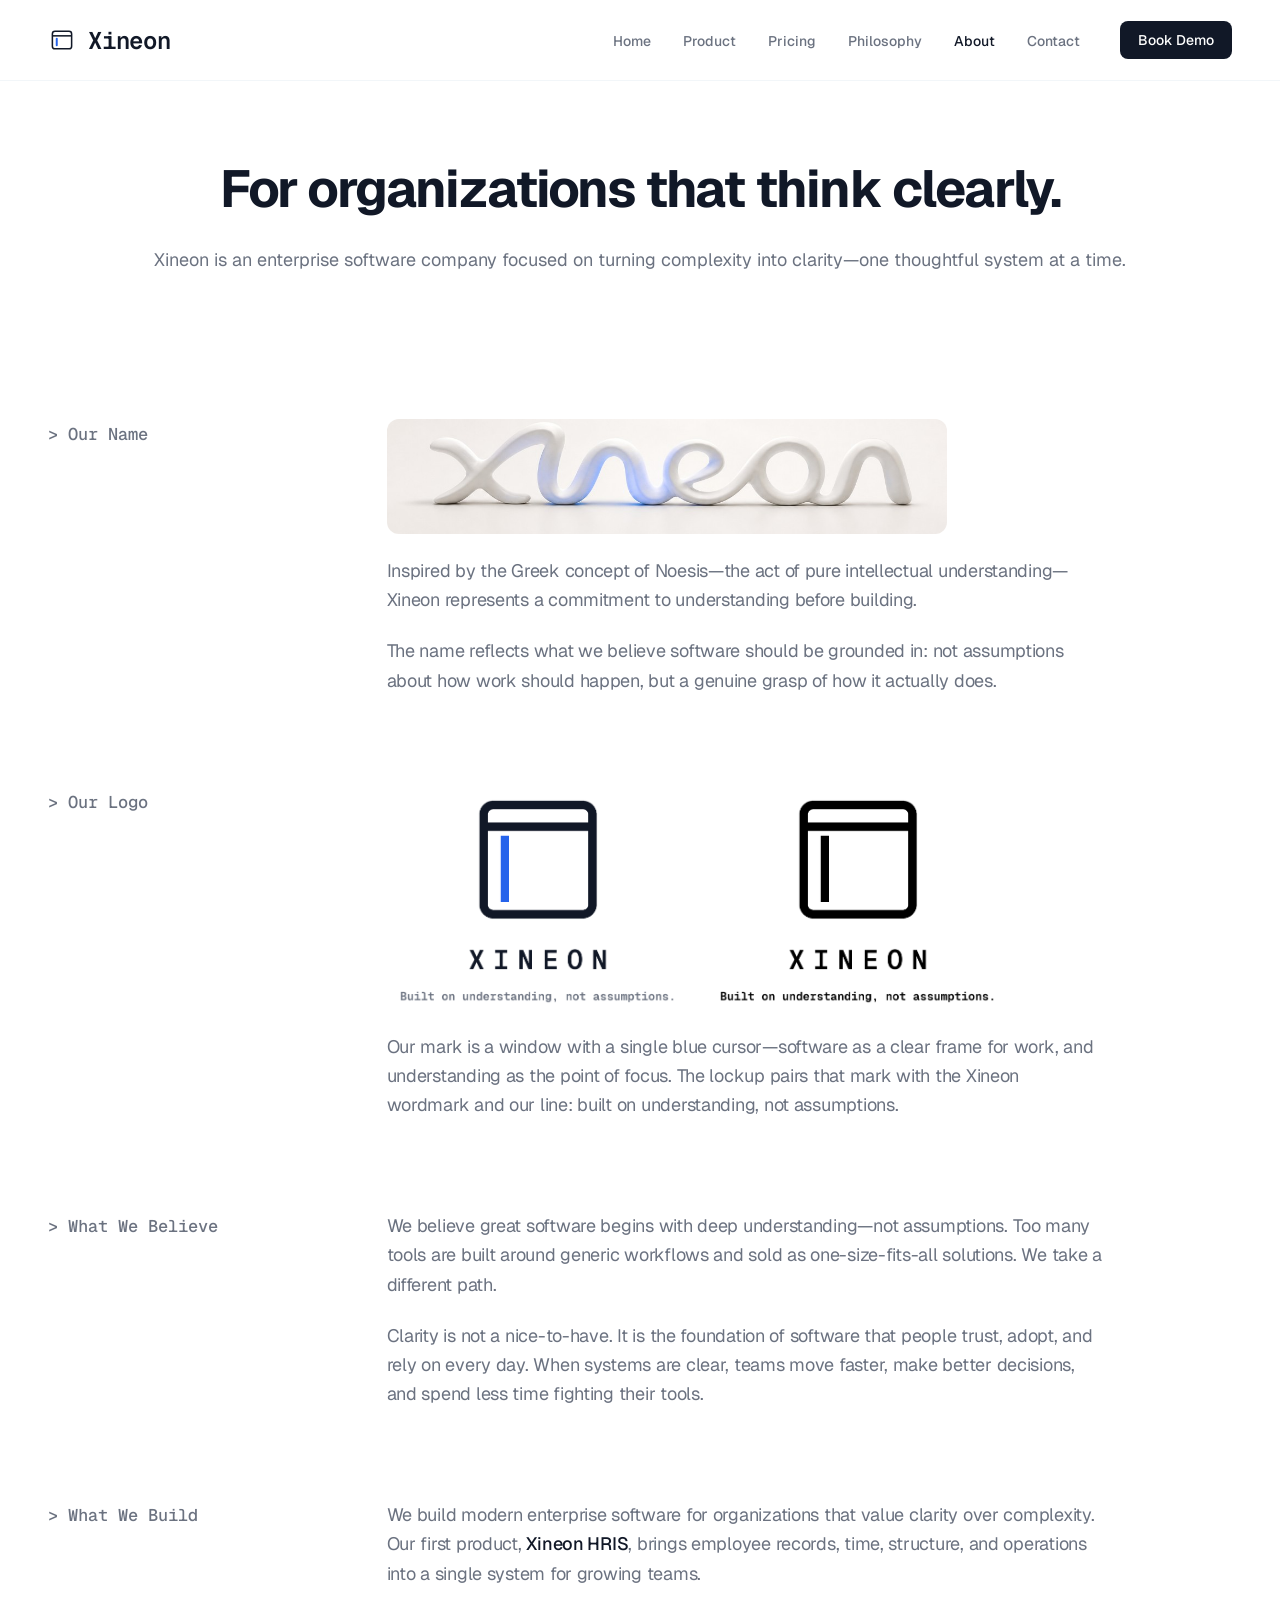
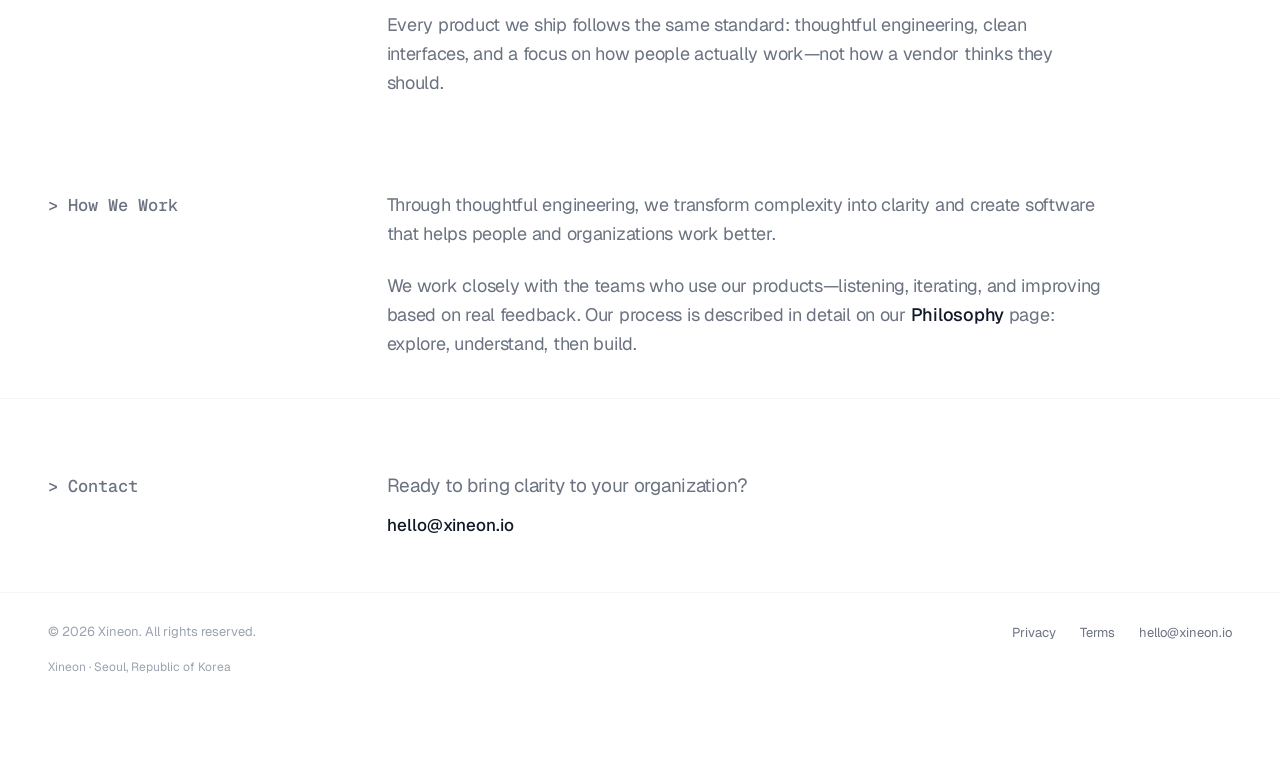
==== commit 1ed20cdb: "feat: add Product dropdown, Pricing nav, and product placeholders Expose HRIS, ATS, and Performance " ====
--- a/about.html
+++ b/about.html
@@ -36,7 +36,15 @@
             <div class="nav-right">
                 <ul class="nav-links">
                     <li><a href="index.html">Home</a></li>
-                    <li><a href="hris.html">Product</a></li>
+                    <li class="nav-item nav-item--products">
+                        <a class="nav-link" href="hris.html" aria-haspopup="true" aria-expanded="false">Product</a>
+                        <ul class="nav-submenu">
+                            <li><a href="hris.html">HRIS</a></li>
+                            <li><a href="ats.html">ATS</a></li>
+                            <li><a href="performance.html">Performance Management</a></li>
+                        </ul>
+                    </li>
+                    <li><a href="pricing.html">Pricing</a></li>
                     <li><a href="philosophy.html">Philosophy</a></li>
                     <li><a class="is-active" href="about.html" aria-current="page">About</a></li>
                     <li><a href="contact.html">Contact</a></li>
--- a/style.css
+++ b/style.css
@@ -144,9 +144,14 @@
 
 .nav-links {
     display: flex;
+    align-items: center;
     gap: 32px;
 
     list-style: none;
+}
+
+.nav-links > li {
+    position: relative;
 }
 
 .nav-links a {
@@ -164,6 +169,72 @@
 
 .nav-links a.is-active,
 .nav-links a.is-active:hover {
+    color: var(--color-gray-900);
+}
+
+.nav-item--products .nav-link {
+    display: inline-flex;
+    align-items: center;
+    gap: 4px;
+}
+
+.nav-submenu {
+    position: absolute;
+    top: calc(100% + 14px);
+    left: 50%;
+    transform: translateX(-50%) translateY(-4px);
+
+    min-width: 236px;
+    margin: 0;
+    padding: 8px;
+
+    list-style: none;
+
+    background: var(--color-white);
+    border: 1px solid var(--color-gray-100);
+    border-radius: 10px;
+    box-shadow: 0 14px 36px rgba(var(--color-gray-900-rgb), 0.08);
+
+    opacity: 0;
+    visibility: hidden;
+    pointer-events: none;
+
+    transition: opacity 0.18s ease, transform 0.18s ease, visibility 0.18s ease;
+    z-index: 120;
+}
+
+.nav-submenu::before {
+    content: "";
+    position: absolute;
+    left: 0;
+    right: 0;
+    top: -14px;
+    height: 14px;
+}
+
+.nav-item--products:hover .nav-submenu,
+.nav-item--products:focus-within .nav-submenu {
+    opacity: 1;
+    visibility: visible;
+    pointer-events: auto;
+    transform: translateX(-50%) translateY(0);
+}
+
+.nav-submenu a {
+    display: block;
+    padding: 10px 12px;
+    border-radius: 7px;
+    white-space: nowrap;
+    color: var(--color-gray-700);
+}
+
+.nav-submenu a:hover {
+    background: var(--color-gray-50);
+    color: var(--color-gray-900);
+}
+
+.nav-submenu a.is-active {
+    background: var(--color-gray-50);
     color: var(--color-gray-900);
 }
 
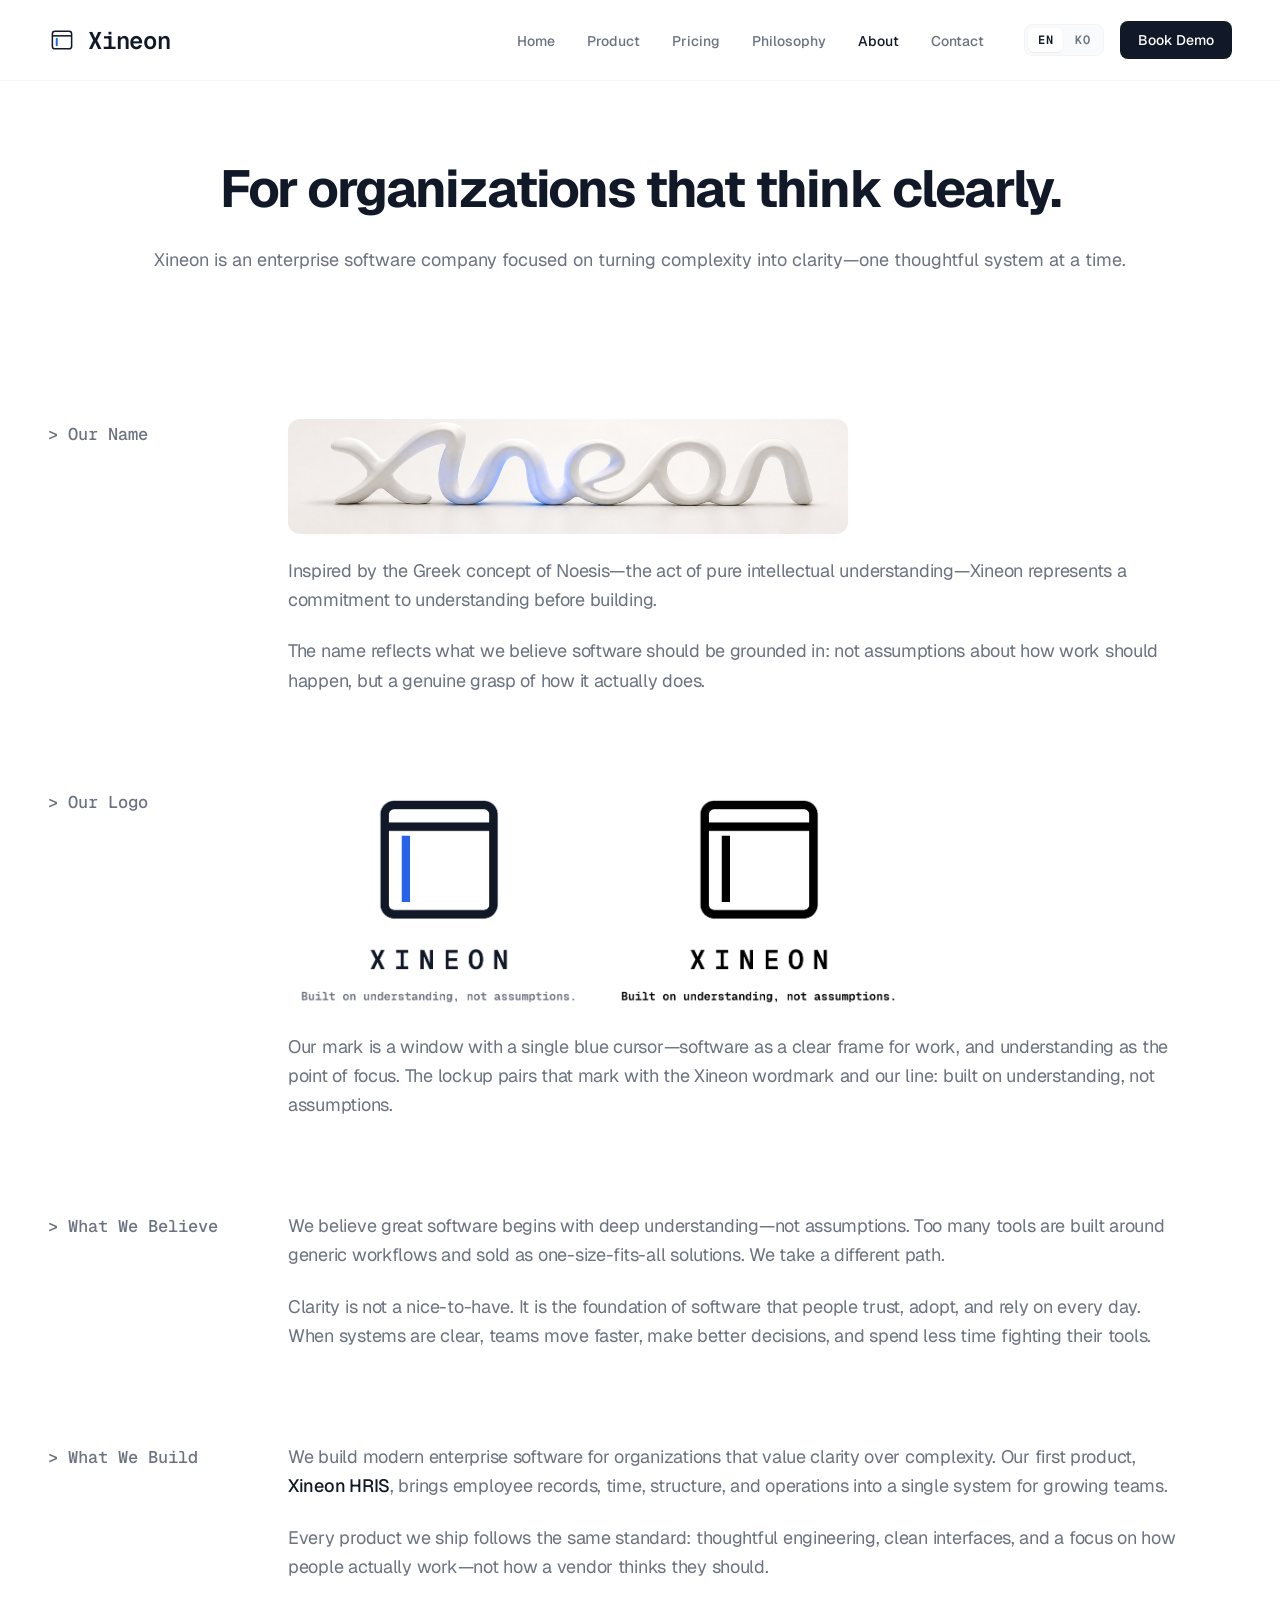
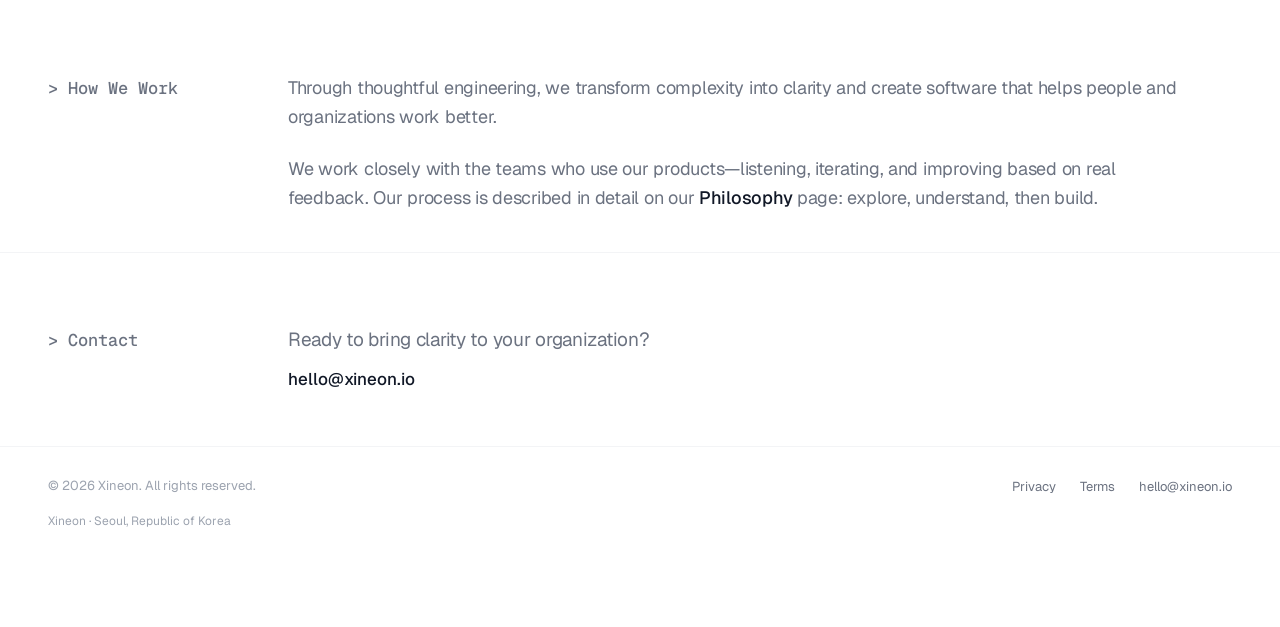
==== commit 0a3ae9be: "feat: add EN/KO language toggle across the site Default to English with optional Korean copy, persis" ====
--- a/about.html
+++ b/about.html
@@ -4,12 +4,17 @@
     <meta charset="UTF-8">
     <meta name="viewport" content="width=device-width, initial-scale=1.0">
 
-    <title>About Xineon</title>
-    <meta name="description" content="Xineon is an enterprise software company for organizations that think clearly—grounded in the Greek concept of Noesis and a commitment to understanding before building.">
+    <title data-i18n="about.title">About Xineon</title>
+    <meta name="description" data-i18n-content="about.meta" content="Xineon is an enterprise software company for organizations that think clearly—grounded in the Greek concept of Noesis and a commitment to understanding before building.">
     <meta property="og:title" content="About Xineon">
-    <meta property="og:description" content="Xineon is an enterprise software company for organizations that think clearly—grounded in the Greek concept of Noesis and a commitment to understanding before building.">
+    <meta property="og:description" data-i18n-content="about.meta" content="Xineon is an enterprise software company for organizations that think clearly—grounded in the Greek concept of Noesis and a commitment to understanding before building.">
     <meta property="og:type" content="website">
     <meta property="og:url" content="https://xineon.io/about.html">
+    <meta property="og:image" content="https://xineon.io/assets/images/og-default.png">
+    <meta property="og:image:width" content="1200">
+    <meta property="og:image:height" content="630">
+    <meta name="twitter:card" content="summary_large_image">
+    <meta name="twitter:image" content="https://xineon.io/assets/images/og-default.png">
 
     <link rel="preconnect" href="https://fonts.googleapis.com">
     <link rel="preconnect" href="https://fonts.gstatic.com" crossorigin>
@@ -20,12 +25,12 @@
     <link rel="apple-touch-icon" href="assets/apple-touch-icon.png">
     <link rel="stylesheet" href="style.css">
 
+    <script defer src="i18n.js"></script>
     <script defer src="script.js"></script>
 </head>
 
 <body>
 
-    <!-- Navigation -->
     <nav>
         <div class="nav-inner container">
             <a class="logo" href="index.html">
@@ -35,76 +40,78 @@
 
             <div class="nav-right">
                 <ul class="nav-links">
-                    <li><a href="index.html">Home</a></li>
+                    <li><a href="index.html" data-i18n="nav.home">Home</a></li>
                     <li class="nav-item nav-item--products">
-                        <a class="nav-link" href="hris.html" aria-haspopup="true" aria-expanded="false">Product</a>
+                        <a class="nav-link" href="hris.html" aria-haspopup="true" aria-expanded="false" data-i18n="nav.product">Product</a>
                         <ul class="nav-submenu">
-                            <li><a href="hris.html">HRIS</a></li>
-                            <li><a href="ats.html">ATS</a></li>
-                            <li><a href="performance.html">Performance Management</a></li>
+                            <li><a href="hris.html" data-i18n="nav.hris">HRIS</a></li>
+                            <li><a href="ats.html" data-i18n="nav.ats">ATS</a></li>
+                            <li><a href="performance.html" data-i18n="nav.performance">Performance Management</a></li>
                         </ul>
                     </li>
-                    <li><a href="pricing.html">Pricing</a></li>
-                    <li><a href="philosophy.html">Philosophy</a></li>
-                    <li><a class="is-active" href="about.html" aria-current="page">About</a></li>
-                    <li><a href="contact.html">Contact</a></li>
+                    <li><a href="pricing.html" data-i18n="nav.pricing">Pricing</a></li>
+                    <li><a href="philosophy.html" data-i18n="nav.philosophy">Philosophy</a></li>
+                    <li><a class="is-active" href="about.html" aria-current="page" data-i18n="nav.about">About</a></li>
+                    <li><a href="contact.html" data-i18n="nav.contact">Contact</a></li>
                 </ul>
 
-                <a class="nav-cta" href="contact.html">Book Demo</a>
+                <div class="nav-actions">
+                    <div class="lang-toggle" data-lang-toggle role="group" data-i18n-aria="lang.aria" aria-label="Language">
+                        <button type="button" class="lang-toggle__btn is-active" data-lang-option="en" aria-pressed="true" data-i18n="lang.en">EN</button>
+                        <button type="button" class="lang-toggle__btn" data-lang-option="ko" aria-pressed="false" data-i18n="lang.ko">KO</button>
+                    </div>
+                    <a class="nav-cta" href="contact.html" data-i18n="nav.bookDemo">Book Demo</a>
+                </div>
             </div>
         </div>
     </nav>
 
     <main>
 
-        <!-- Hero -->
         <section class="hero">
-
             <div class="container hero-content fade-up">
-                <h1>For organizations that think clearly.</h1>
-
-                <p>
+                <h1 data-i18n="about.hero.title">For organizations that think clearly.</h1>
+                <p data-i18n="about.hero.subtitle">
                     Xineon is an enterprise software company focused on turning complexity into clarity—one thoughtful system at a time.
                 </p>
             </div>
-
-        </section>
-
-        <!-- Our Name -->
-        <section class="section about">
-            <div class="container page-grid fade-up">
-                <h2 class="about-title">Our Name</h2>
+        </section>
+
+        <section class="section about">
+            <div class="container page-grid fade-up">
+                <h2 class="about-title" data-i18n="about.name.title">Our Name</h2>
 
                 <div class="about-body">
                     <img
                         class="brand-visual brand-visual--name"
                         src="assets/images/our-name-xineon.png"
+                        data-i18n-alt="about.name.alt"
                         alt="Xineon — white letterforms with a soft blue glow"
                         width="1024"
                         height="210"
                         decoding="async"
                     >
 
-                    <p>
+                    <p data-i18n="about.name.p1">
                         Inspired by the Greek concept of Noesis—the act of pure intellectual understanding—Xineon represents a commitment to understanding before building.
                     </p>
-                    <p>
+                    <p data-i18n="about.name.p2">
                         The name reflects what we believe software should be grounded in: not assumptions about how work should happen, but a genuine grasp of how it actually does.
                     </p>
                 </div>
             </div>
         </section>
 
-        <!-- Our Logo -->
-        <section class="section about">
-            <div class="container page-grid fade-up">
-                <h2 class="about-title">Our Logo</h2>
+        <section class="section about">
+            <div class="container page-grid fade-up">
+                <h2 class="about-title" data-i18n="about.logo.title">Our Logo</h2>
 
                 <div class="about-body">
                     <div class="brand-lockups">
                         <img
                             class="brand-visual brand-visual--lockup"
                             src="assets/images/logo-lockup-on-white-tight.png"
+                            data-i18n-alt="about.logo.altColor"
                             alt="Xineon lockup in full color"
                             width="1306"
                             height="995"
@@ -113,6 +120,7 @@
                         <img
                             class="brand-visual brand-visual--lockup"
                             src="assets/images/logo-lockup-black-on-white.png"
+                            data-i18n-alt="about.logo.altBlack"
                             alt="Xineon lockup in black"
                             width="1306"
                             height="995"
@@ -120,55 +128,52 @@
                         >
                     </div>
 
-                    <p>
+                    <p data-i18n="about.logo.p1">
                         Our mark is a window with a single blue cursor—software as a clear frame for work, and understanding as the point of focus. The lockup pairs that mark with the Xineon wordmark and our line: built on understanding, not assumptions.
                     </p>
                 </div>
             </div>
         </section>
 
-        <!-- What We Believe -->
-        <section class="section about">
-            <div class="container page-grid fade-up">
-                <h2 class="about-title">What We Believe</h2>
-
-                <div class="about-body">
-                    <p>
+        <section class="section about">
+            <div class="container page-grid fade-up">
+                <h2 class="about-title" data-i18n="about.believe.title">What We Believe</h2>
+
+                <div class="about-body">
+                    <p data-i18n="about.believe.p1">
                         We believe great software begins with deep understanding—not assumptions. Too many tools are built around generic workflows and sold as one-size-fits-all solutions. We take a different path.
                     </p>
-                    <p>
+                    <p data-i18n="about.believe.p2">
                         Clarity is not a nice-to-have. It is the foundation of software that people trust, adopt, and rely on every day. When systems are clear, teams move faster, make better decisions, and spend less time fighting their tools.
                     </p>
                 </div>
             </div>
         </section>
 
-        <!-- What We Build -->
-        <section class="section about">
-            <div class="container page-grid fade-up">
-                <h2 class="about-title">What We Build</h2>
-
-                <div class="about-body">
-                    <p>
+        <section class="section about">
+            <div class="container page-grid fade-up">
+                <h2 class="about-title" data-i18n="about.build.title">What We Build</h2>
+
+                <div class="about-body">
+                    <p data-i18n="about.build.p1" data-i18n-html>
                         We build modern enterprise software for organizations that value clarity over complexity. Our first product, <a class="text-link" href="hris.html">Xineon HRIS</a>, brings employee records, time, structure, and operations into a single system for growing teams.
                     </p>
-                    <p>
+                    <p data-i18n="about.build.p2">
                         Every product we ship follows the same standard: thoughtful engineering, clean interfaces, and a focus on how people actually work—not how a vendor thinks they should.
                     </p>
                 </div>
             </div>
         </section>
 
-        <!-- How We Work -->
-        <section class="section about">
-            <div class="container page-grid fade-up">
-                <h2 class="about-title">How We Work</h2>
-
-                <div class="about-body">
-                    <p>
+        <section class="section about">
+            <div class="container page-grid fade-up">
+                <h2 class="about-title" data-i18n="about.work.title">How We Work</h2>
+
+                <div class="about-body">
+                    <p data-i18n="about.work.p1">
                         Through thoughtful engineering, we transform complexity into clarity and create software that helps people and organizations work better.
                     </p>
-                    <p>
+                    <p data-i18n="about.work.p2" data-i18n-html>
                         We work closely with the teams who use our products—listening, iterating, and improving based on real feedback. Our process is described in detail on our <a class="text-link" href="philosophy.html">Philosophy</a> page: explore, understand, then build.
                     </p>
                 </div>
@@ -177,33 +182,25 @@
 
     </main>
 
-    <!-- Contact -->
     <footer class="site-footer" id="contact">
         <div class="container page-grid">
-            <p class="footer-label">Contact</p>
-
+            <p class="footer-label" data-i18n="footer.label">Contact</p>
             <div class="footer-body">
-                <p>Ready to bring clarity to your organization?</p>
+                <p data-i18n="footer.cta">Ready to bring clarity to your organization?</p>
                 <a href="mailto:hello@xineon.io">hello@xineon.io</a>
             </div>
         </div>
 
         <div class="container footer-legal">
             <div class="footer-legal-bar">
-                <p class="footer-copyright">&copy; <span data-current-year>2026</span> Xineon. All rights reserved.</p>
-
+                <p class="footer-copyright">&copy; <span data-current-year>2026</span> Xineon. <span data-i18n="footer.rights">All rights reserved.</span></p>
                 <ul class="footer-legal-links">
-                    <li><a href="privacy.html">Privacy</a></li>
-                    <li><a href="terms.html">Terms</a></li>
+                    <li><a href="privacy.html" data-i18n="footer.privacy">Privacy</a></li>
+                    <li><a href="terms.html" data-i18n="footer.terms">Terms</a></li>
                     <li><a href="mailto:hello@xineon.io">hello@xineon.io</a></li>
                 </ul>
             </div>
-
-            <!--
-                Company registration details go here once finalized:
-                상호(Company) · 대표(CEO) · 사업자등록번호(Business Reg. No.) · 주소(Address) · 통신판매업신고번호(if applicable)
-            -->
-            <p class="footer-company">Xineon &middot; Seoul, Republic of Korea</p>
+            <p class="footer-company" data-i18n="footer.company">Xineon &middot; Seoul, Republic of Korea</p>
         </div>
     </footer>
 
--- a/style.css
+++ b/style.css
@@ -17,9 +17,10 @@
     --label-col-width: 200px;
     --page-grid-gap: 40px;
     --page-grid-label-offset: 240px;
-    --body-rail-shift: 40px;
+    --body-rail-shift: 110px;
     --btn-group-width: 331px;
-    --body-text-max: 720px;
+    --body-text-max: 56rem;
+    --hero-subtitle-max: 40rem;
 }
 
 * {
@@ -140,6 +141,58 @@
     display: flex;
     align-items: center;
     gap: 40px;
+}
+
+.nav-actions {
+    display: flex;
+    align-items: center;
+    gap: 16px;
+}
+
+.lang-toggle {
+    display: inline-flex;
+    align-items: center;
+    padding: 3px;
+    gap: 2px;
+
+    border: 1px solid var(--color-gray-100);
+    border-radius: 8px;
+    background: var(--color-gray-50);
+}
+
+.lang-toggle__btn {
+    appearance: none;
+    margin: 0;
+    padding: 6px 10px;
+
+    border: none;
+    border-radius: 6px;
+    background: transparent;
+
+    font-family: "Geist Mono", monospace;
+    font-size: 12px;
+    font-weight: 600;
+    letter-spacing: 0.04em;
+    line-height: 1;
+    color: var(--color-gray-500);
+
+    cursor: pointer;
+    transition: color 0.15s ease, background 0.15s ease;
+}
+
+.lang-toggle__btn:hover {
+    color: var(--color-gray-900);
+}
+
+.lang-toggle__btn.is-active {
+    background: var(--color-white);
+    color: var(--color-gray-900);
+    box-shadow: 0 1px 2px rgba(var(--color-gray-900-rgb), 0.06);
+}
+
+.lang-toggle__btn:focus-visible {
+    outline: 2px solid var(--color-accent);
+    outline-offset: 2px;
 }
 
 .nav-links {
@@ -326,7 +379,7 @@
     line-height: 1.65;
     color: var(--color-gray-500);
 
-    max-width: 460px;
+    max-width: var(--hero-subtitle-max);
     margin: 0 auto 44px;
 }
 
@@ -556,8 +609,8 @@
     .who-body,
     .philosophy-steps,
     .footer-body {
-        max-width: var(--body-text-max);
-        margin-left: max(0px, calc(var(--content-rail-start) - var(--page-grid-label-offset) - var(--body-rail-shift)));
+        max-width: min(var(--body-text-max), 100%);
+        margin-left: 0;
         margin-right: 0;
     }
 
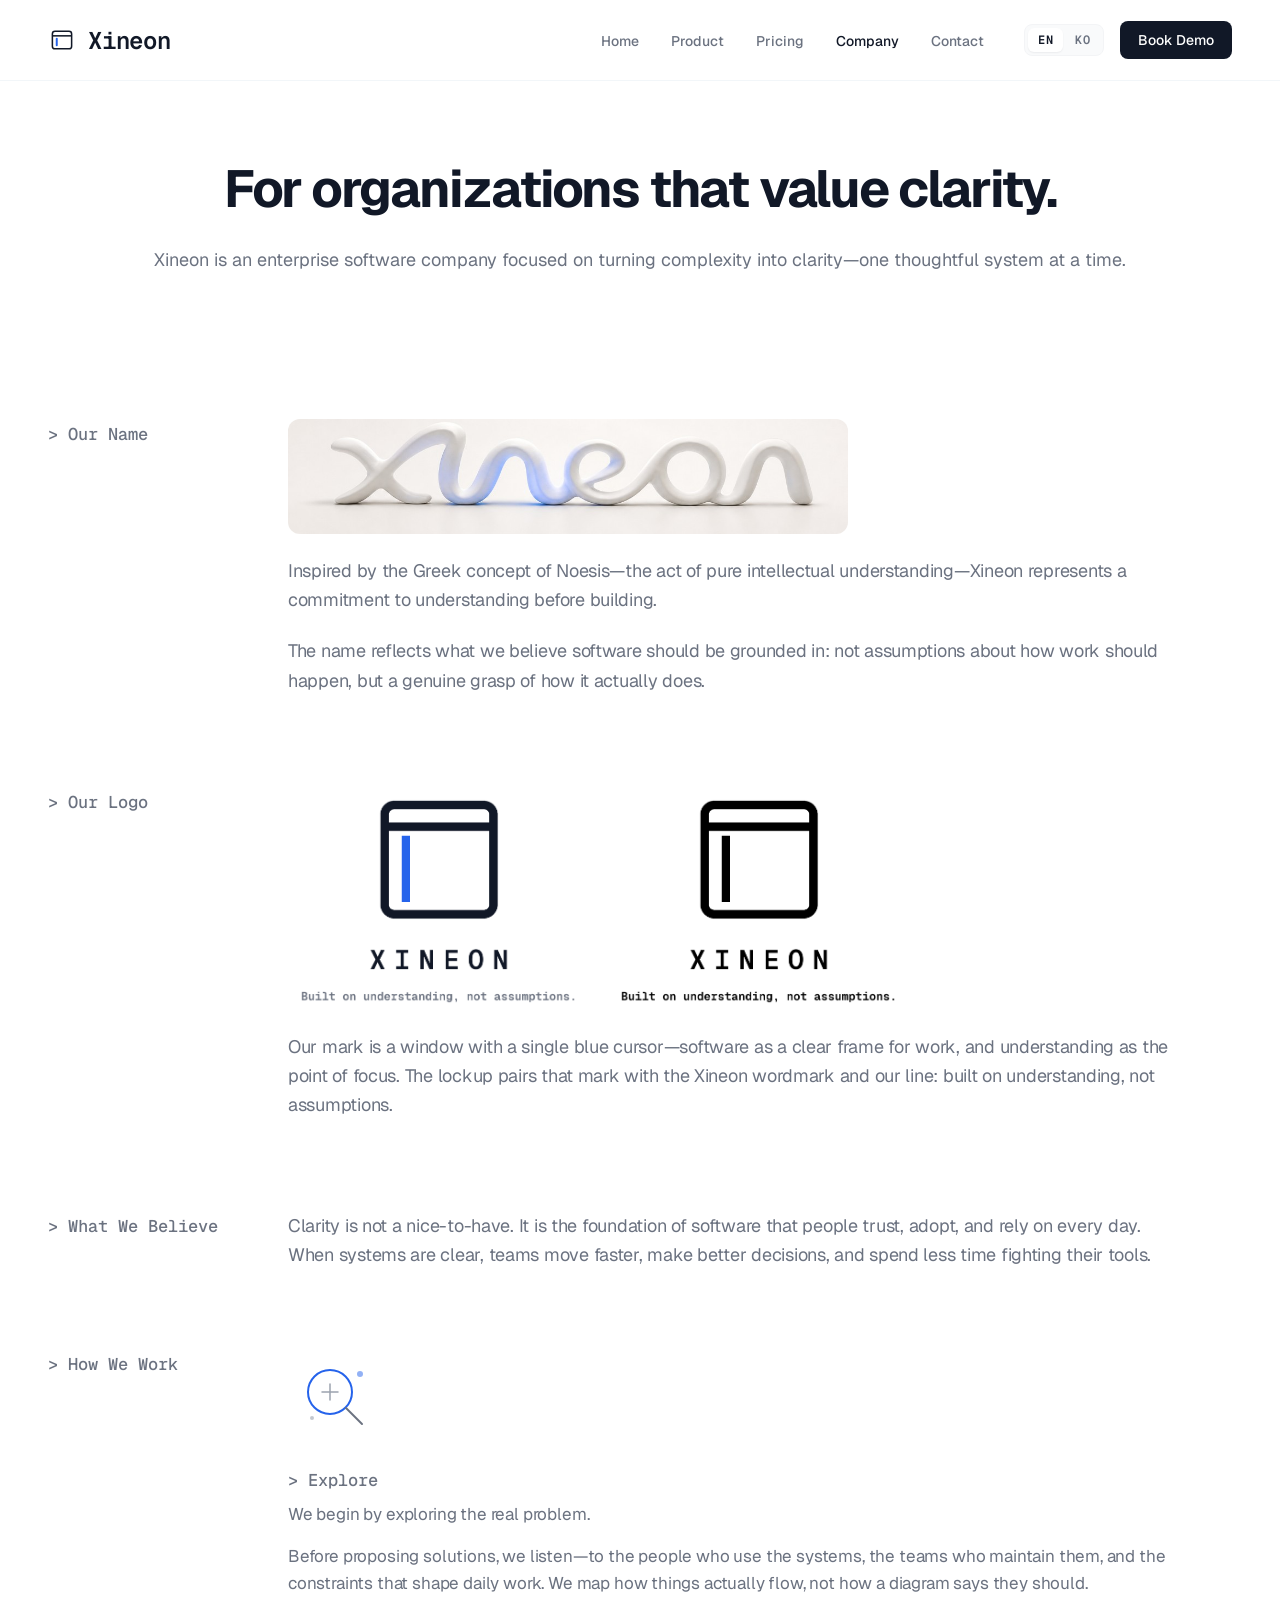
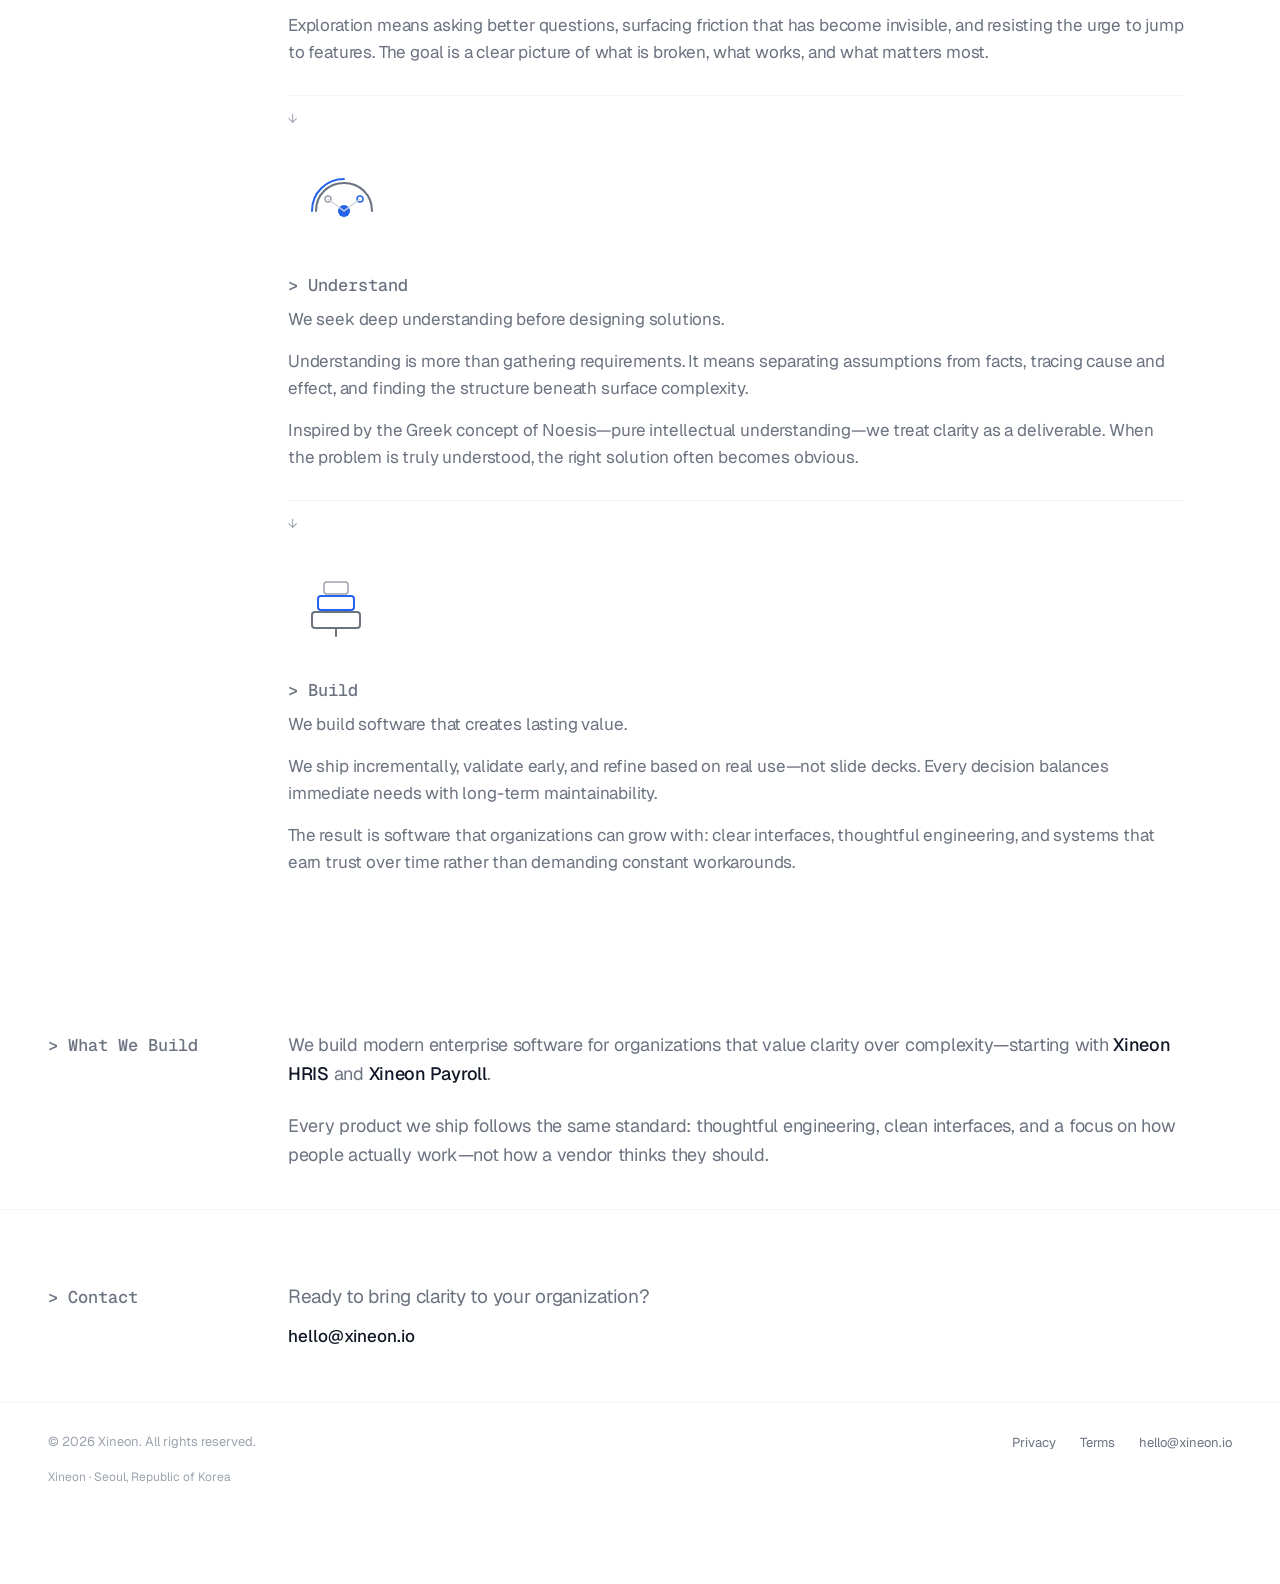
==== commit 56615515: "feat: merge About and Philosophy into Company, refocus Home Replace Philosophy/About nav with Compan" ====
--- a/about.html
+++ b/about.html
@@ -2,207 +2,12 @@
 <html lang="en">
 <head>
     <meta charset="UTF-8">
-    <meta name="viewport" content="width=device-width, initial-scale=1.0">
-
-    <title data-i18n="about.title">About Xineon</title>
-    <meta name="description" data-i18n-content="about.meta" content="Xineon is an enterprise software company for organizations that think clearly—grounded in the Greek concept of Noesis and a commitment to understanding before building.">
-    <meta property="og:title" content="About Xineon">
-    <meta property="og:description" data-i18n-content="about.meta" content="Xineon is an enterprise software company for organizations that think clearly—grounded in the Greek concept of Noesis and a commitment to understanding before building.">
-    <meta property="og:type" content="website">
-    <meta property="og:url" content="https://xineon.io/about.html">
-    <meta property="og:image" content="https://xineon.io/assets/images/og-default.png">
-    <meta property="og:image:width" content="1200">
-    <meta property="og:image:height" content="630">
-    <meta name="twitter:card" content="summary_large_image">
-    <meta name="twitter:image" content="https://xineon.io/assets/images/og-default.png">
-
-    <link rel="preconnect" href="https://fonts.googleapis.com">
-    <link rel="preconnect" href="https://fonts.gstatic.com" crossorigin>
-    <link href="https://fonts.googleapis.com/css2?family=Geist:wght@400;500;600;700&family=Geist+Mono:wght@500;600&display=swap" rel="stylesheet">
-
-    <link rel="icon" href="assets/favicon.svg" type="image/svg+xml">
-    <link rel="icon" href="assets/favicon.ico" sizes="any">
-    <link rel="apple-touch-icon" href="assets/apple-touch-icon.png">
-    <link rel="stylesheet" href="style.css">
-
-    <script defer src="i18n.js"></script>
-    <script defer src="script.js"></script>
+    <meta http-equiv="refresh" content="0; url=company.html">
+    <link rel="canonical" href="https://xineon.io/company.html">
+    <title>Redirecting to Company — Xineon</title>
+    <script>location.replace("company.html");</script>
 </head>
-
 <body>
-
-    <nav>
-        <div class="nav-inner container">
-            <a class="logo" href="index.html">
-                <img class="logo-mark" src="assets/images/logo-icon.svg" alt="" width="28" height="28" decoding="async">
-                <span>Xineon</span>
-            </a>
-
-            <div class="nav-right">
-                <ul class="nav-links">
-                    <li><a href="index.html" data-i18n="nav.home">Home</a></li>
-                    <li class="nav-item nav-item--products">
-                        <a class="nav-link" href="hris.html" aria-haspopup="true" aria-expanded="false" data-i18n="nav.product">Product</a>
-                        <ul class="nav-submenu">
-                            <li><a href="hris.html" data-i18n="nav.hris">HRIS</a></li>
-                            <li><a href="ats.html" data-i18n="nav.ats">ATS</a></li>
-                            <li><a href="performance.html" data-i18n="nav.performance">Performance Management</a></li>
-                        </ul>
-                    </li>
-                    <li><a href="pricing.html" data-i18n="nav.pricing">Pricing</a></li>
-                    <li><a href="philosophy.html" data-i18n="nav.philosophy">Philosophy</a></li>
-                    <li><a class="is-active" href="about.html" aria-current="page" data-i18n="nav.about">About</a></li>
-                    <li><a href="contact.html" data-i18n="nav.contact">Contact</a></li>
-                </ul>
-
-                <div class="nav-actions">
-                    <div class="lang-toggle" data-lang-toggle role="group" data-i18n-aria="lang.aria" aria-label="Language">
-                        <button type="button" class="lang-toggle__btn is-active" data-lang-option="en" aria-pressed="true" data-i18n="lang.en">EN</button>
-                        <button type="button" class="lang-toggle__btn" data-lang-option="ko" aria-pressed="false" data-i18n="lang.ko">KO</button>
-                    </div>
-                    <a class="nav-cta" href="contact.html" data-i18n="nav.bookDemo">Book Demo</a>
-                </div>
-            </div>
-        </div>
-    </nav>
-
-    <main>
-
-        <section class="hero">
-            <div class="container hero-content fade-up">
-                <h1 data-i18n="about.hero.title">For organizations that think clearly.</h1>
-                <p data-i18n="about.hero.subtitle">
-                    Xineon is an enterprise software company focused on turning complexity into clarity—one thoughtful system at a time.
-                </p>
-            </div>
-        </section>
-
-        <section class="section about">
-            <div class="container page-grid fade-up">
-                <h2 class="about-title" data-i18n="about.name.title">Our Name</h2>
-
-                <div class="about-body">
-                    <img
-                        class="brand-visual brand-visual--name"
-                        src="assets/images/our-name-xineon.png"
-                        data-i18n-alt="about.name.alt"
-                        alt="Xineon — white letterforms with a soft blue glow"
-                        width="1024"
-                        height="210"
-                        decoding="async"
-                    >
-
-                    <p data-i18n="about.name.p1">
-                        Inspired by the Greek concept of Noesis—the act of pure intellectual understanding—Xineon represents a commitment to understanding before building.
-                    </p>
-                    <p data-i18n="about.name.p2">
-                        The name reflects what we believe software should be grounded in: not assumptions about how work should happen, but a genuine grasp of how it actually does.
-                    </p>
-                </div>
-            </div>
-        </section>
-
-        <section class="section about">
-            <div class="container page-grid fade-up">
-                <h2 class="about-title" data-i18n="about.logo.title">Our Logo</h2>
-
-                <div class="about-body">
-                    <div class="brand-lockups">
-                        <img
-                            class="brand-visual brand-visual--lockup"
-                            src="assets/images/logo-lockup-on-white-tight.png"
-                            data-i18n-alt="about.logo.altColor"
-                            alt="Xineon lockup in full color"
-                            width="1306"
-                            height="995"
-                            decoding="async"
-                        >
-                        <img
-                            class="brand-visual brand-visual--lockup"
-                            src="assets/images/logo-lockup-black-on-white.png"
-                            data-i18n-alt="about.logo.altBlack"
-                            alt="Xineon lockup in black"
-                            width="1306"
-                            height="995"
-                            decoding="async"
-                        >
-                    </div>
-
-                    <p data-i18n="about.logo.p1">
-                        Our mark is a window with a single blue cursor—software as a clear frame for work, and understanding as the point of focus. The lockup pairs that mark with the Xineon wordmark and our line: built on understanding, not assumptions.
-                    </p>
-                </div>
-            </div>
-        </section>
-
-        <section class="section about">
-            <div class="container page-grid fade-up">
-                <h2 class="about-title" data-i18n="about.believe.title">What We Believe</h2>
-
-                <div class="about-body">
-                    <p data-i18n="about.believe.p1">
-                        We believe great software begins with deep understanding—not assumptions. Too many tools are built around generic workflows and sold as one-size-fits-all solutions. We take a different path.
-                    </p>
-                    <p data-i18n="about.believe.p2">
-                        Clarity is not a nice-to-have. It is the foundation of software that people trust, adopt, and rely on every day. When systems are clear, teams move faster, make better decisions, and spend less time fighting their tools.
-                    </p>
-                </div>
-            </div>
-        </section>
-
-        <section class="section about">
-            <div class="container page-grid fade-up">
-                <h2 class="about-title" data-i18n="about.build.title">What We Build</h2>
-
-                <div class="about-body">
-                    <p data-i18n="about.build.p1" data-i18n-html>
-                        We build modern enterprise software for organizations that value clarity over complexity. Our first product, <a class="text-link" href="hris.html">Xineon HRIS</a>, brings employee records, time, structure, and operations into a single system for growing teams.
-                    </p>
-                    <p data-i18n="about.build.p2">
-                        Every product we ship follows the same standard: thoughtful engineering, clean interfaces, and a focus on how people actually work—not how a vendor thinks they should.
-                    </p>
-                </div>
-            </div>
-        </section>
-
-        <section class="section about">
-            <div class="container page-grid fade-up">
-                <h2 class="about-title" data-i18n="about.work.title">How We Work</h2>
-
-                <div class="about-body">
-                    <p data-i18n="about.work.p1">
-                        Through thoughtful engineering, we transform complexity into clarity and create software that helps people and organizations work better.
-                    </p>
-                    <p data-i18n="about.work.p2" data-i18n-html>
-                        We work closely with the teams who use our products—listening, iterating, and improving based on real feedback. Our process is described in detail on our <a class="text-link" href="philosophy.html">Philosophy</a> page: explore, understand, then build.
-                    </p>
-                </div>
-            </div>
-        </section>
-
-    </main>
-
-    <footer class="site-footer" id="contact">
-        <div class="container page-grid">
-            <p class="footer-label" data-i18n="footer.label">Contact</p>
-            <div class="footer-body">
-                <p data-i18n="footer.cta">Ready to bring clarity to your organization?</p>
-                <a href="mailto:hello@xineon.io">hello@xineon.io</a>
-            </div>
-        </div>
-
-        <div class="container footer-legal">
-            <div class="footer-legal-bar">
-                <p class="footer-copyright">&copy; <span data-current-year>2026</span> Xineon. <span data-i18n="footer.rights">All rights reserved.</span></p>
-                <ul class="footer-legal-links">
-                    <li><a href="privacy.html" data-i18n="footer.privacy">Privacy</a></li>
-                    <li><a href="terms.html" data-i18n="footer.terms">Terms</a></li>
-                    <li><a href="mailto:hello@xineon.io">hello@xineon.io</a></li>
-                </ul>
-            </div>
-            <p class="footer-company" data-i18n="footer.company">Xineon &middot; Seoul, Republic of Korea</p>
-        </div>
-    </footer>
-
+    <p><a href="company.html">Continue to Company</a></p>
 </body>
 </html>
